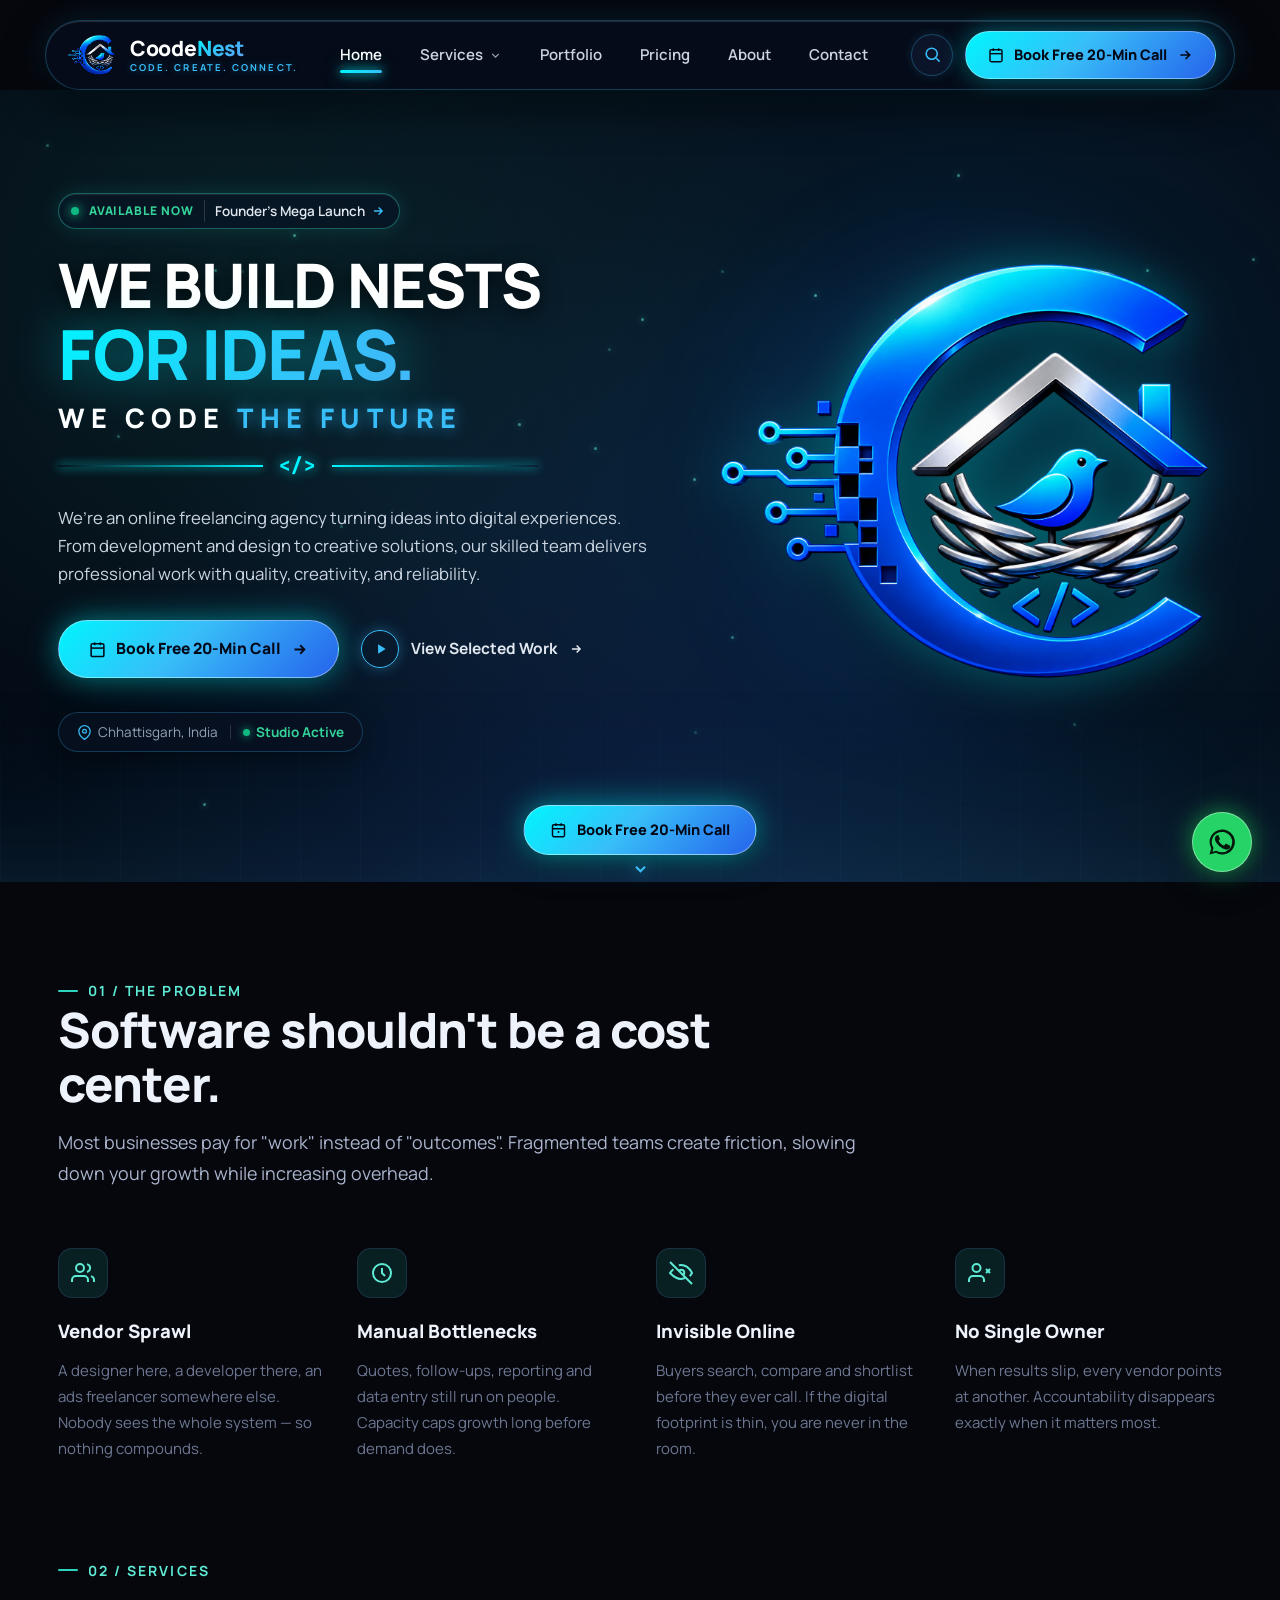
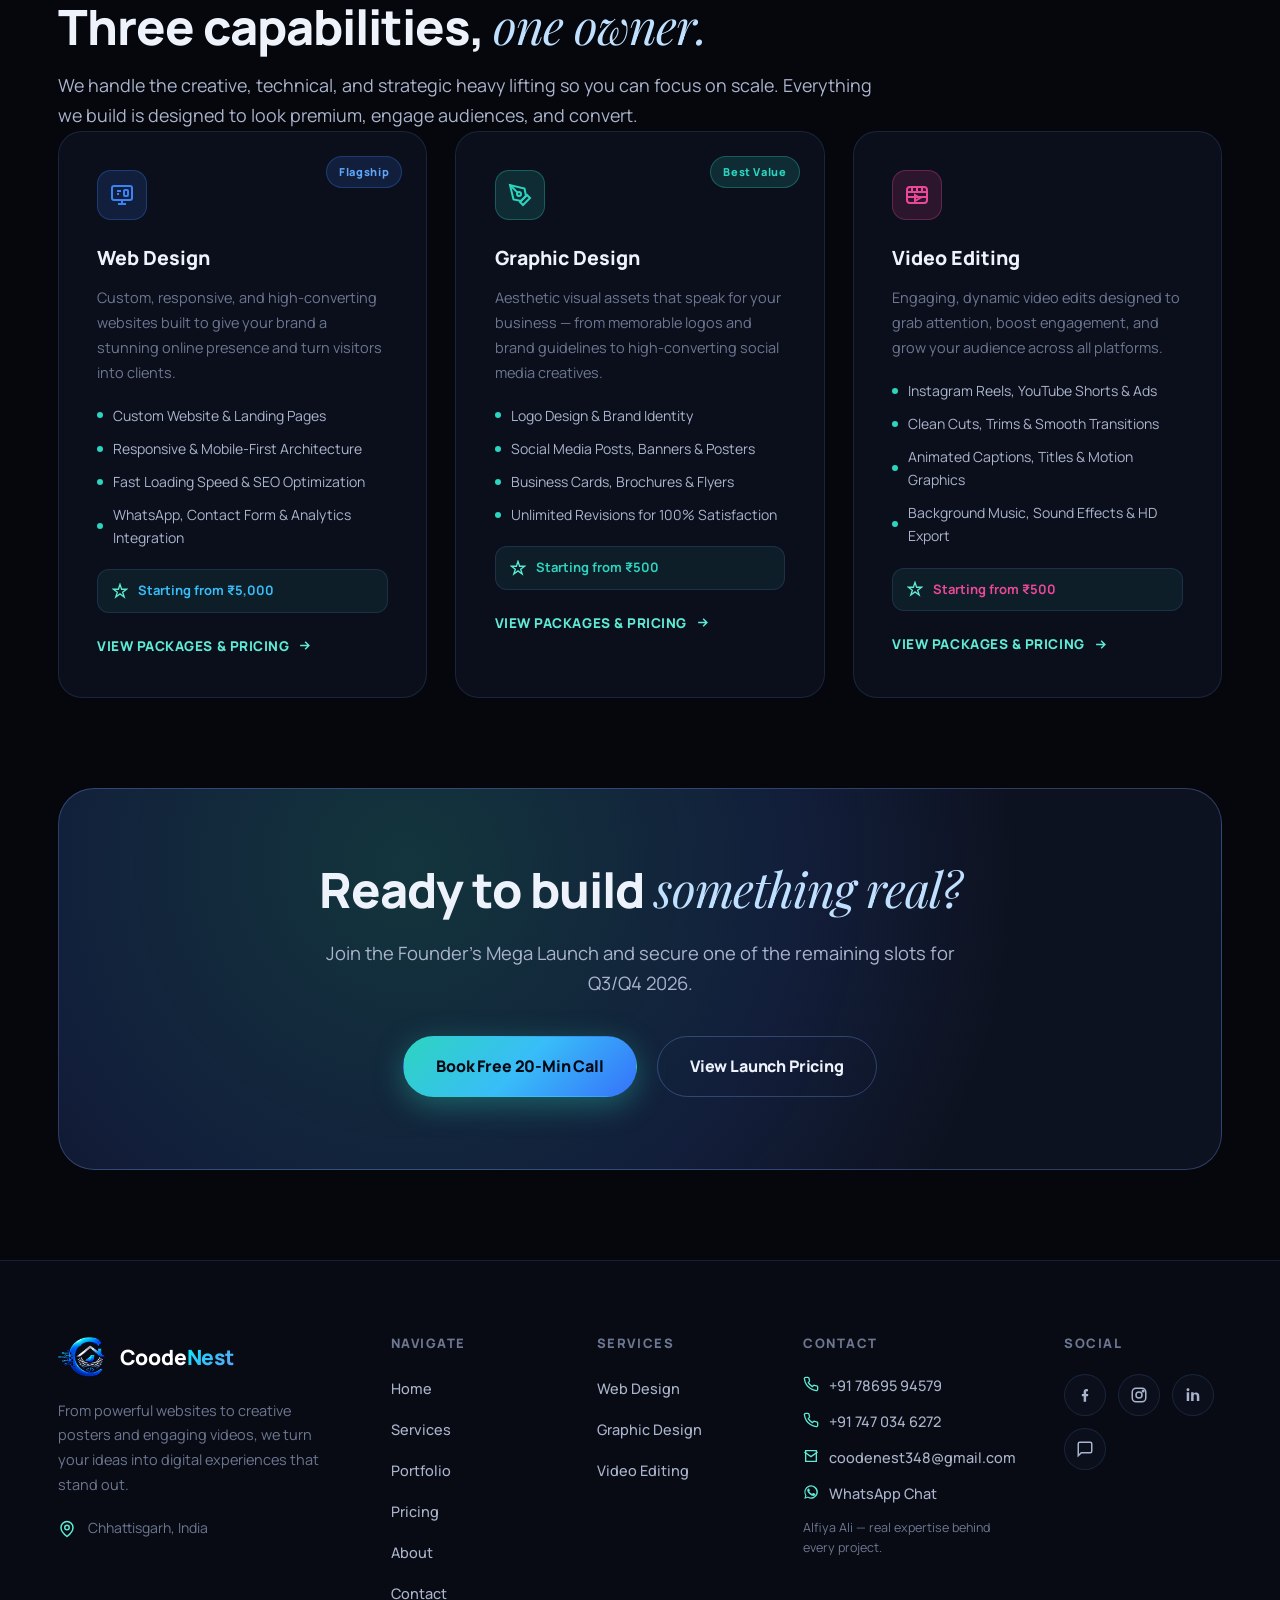
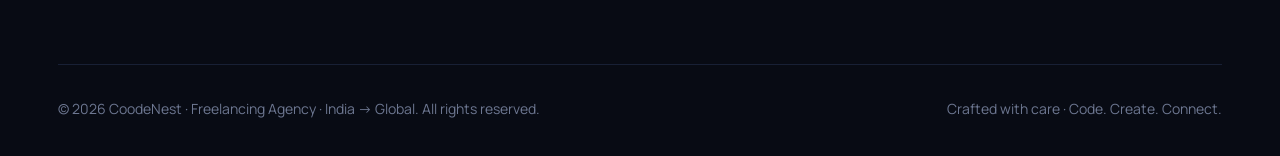
==== index.html @ 44c56052 "feat: complete modern agency website with 3 core services and responsive design" ====
<!DOCTYPE html>
<html lang="en">
<head>
<meta charset="UTF-8">
<meta name="viewport" content="width=device-width, initial-scale=1.0">
<title>CoodeNest — We build systems that compound.</title>
<meta name="description" content="We’re an online freelancing agency turning ideas into digital experiences. From development and design to creative solutions, our skilled team delivers professional work with quality, creativity, and reliability.">
<link rel="icon" href="data:image/svg+xml,<svg xmlns=%22http://www.w3.org/2000/svg%22 viewBox=%220 0 120 120%22><circle cx=%2260%22 cy=%2260%22 r=%2254%22 fill=%22%23070b16%22 stroke=%22%233672fa%22 stroke-width=%224%22/><path d=%22M36 62 L60 42 L84 62%22 stroke=%22%23d7e3f7%22 stroke-width=%228%22 fill=%22none%22 stroke-linecap=%22round%22 stroke-linejoin=%22round%22/></svg>">
<link rel="stylesheet" href="css/style.css?v=18.0">
<link rel="stylesheet" href="css/pages.css?v=18.0">
</head>
<body>

<header class="site-header">
  <div class="nav-row">
    <a href="index.html" class="brand">
      <img src="images/navbarcircular-logo.png" alt="CoodeNest Logo" class="brand-logo-img">
      <span class="brand-text">
        <span class="name">Coode<b>Nest</b></span>
        <span class="tagline">CODE. CREATE. CONNECT.</span>
      </span>
    </a>

    <nav class="main-nav">
      <ul>
        <li><a href="index.html" class="nav-link active">Home</a></li>

        <li class="has-mega">
          <a href="services.html" class="nav-link">Services
            <svg viewBox="0 0 24 24" fill="none" stroke="currentColor" stroke-width="2.4"><path d="M6 9l6 6 6-6"/></svg>
          </a>
          <div class="mega-panel">
            <div class="mega-grid">
              <a class="mega-item" href="services.html#web-design">
                <span class="ic"><svg viewBox="0 0 24 24" fill="none" stroke="currentColor" stroke-width="2"><rect x="2" y="3" width="20" height="14" rx="2"/><line x1="8" y1="21" x2="16" y2="21"/><line x1="12" y1="17" x2="12" y2="21"/><path d="M7 8h4M7 11h2"/><rect x="14" y="7" width="4" height="6" rx="1"/></svg></span>
                <span class="txt"><strong>Web Design</strong><span>Fast, modern, responsive websites</span></span>
              </a>
              <a class="mega-item" href="services.html#graphic-design">
                <span class="ic"><svg viewBox="0 0 24 24" fill="none" stroke="currentColor" stroke-width="2"><path d="M12 19l7-7 3 3-7 7-3-3z"/><path d="M18 13l-1.5-7.5L2 2l3.5 14.5L13 18l5-5z"/><path d="M2 2l7.586 7.586"/><circle cx="11" cy="11" r="2"/></svg></span>
                <span class="txt"><strong>Graphic Design</strong><span>Logos, banners, posters &amp; branding</span></span>
              </a>
              <a class="mega-item" href="services.html#video-editing">
                <span class="ic"><svg viewBox="0 0 24 24" fill="none" stroke="currentColor" stroke-width="2"><rect x="2" y="4" width="20" height="16" rx="3"/><path d="M2 9h20M2 14h20M7 4v5M12 4v5M17 4v5M10 12l5 3-5 3v-6z"/></svg></span>
                <span class="txt"><strong>Video Editing</strong><span>Reels, YouTube edits &amp; animations</span></span>
              </a>
            </div>
          </div>
        </li>

        <li><a href="portfolio.html" class="nav-link">Portfolio</a></li>
        <li><a href="pricing.html" class="nav-link">Pricing</a></li>

        <li><a href="about.html" class="nav-link">About</a></li>
        <li><a href="contact.html" class="nav-link">Contact</a></li>
      </ul>
    </nav>

    <div class="nav-actions">
      <button class="icon-btn" data-search-trigger aria-label="Search">
        <svg viewBox="0 0 24 24" fill="none" stroke="currentColor" stroke-width="2"><circle cx="11" cy="11" r="7"/><path d="M21 21l-4.3-4.3"/></svg>
      </button>
      <a href="contact.html#book" class="nav-cta-btn desktop-only" data-book-trigger>
        <svg viewBox="0 0 24 24" fill="none" stroke="currentColor" stroke-width="2.2"><rect x="3" y="4" width="18" height="18" rx="2" ry="2"/><line x1="16" y1="2" x2="16" y2="6"/><line x1="8" y1="2" x2="8" y2="6"/><line x1="3" y1="10" x2="21" y2="10"/></svg>
        <span>Book Free 20-Min Call</span>
        <svg viewBox="0 0 24 24" fill="none" stroke="currentColor" stroke-width="2.5"><path d="M5 12h14M13 6l6 6-6 6"/></svg>
      </a>
      <button class="hamburger" aria-label="Open menu">
        <svg viewBox="0 0 24 24" fill="none" stroke="currentColor" stroke-width="2.2"><path d="M4 7h16M4 12h16M4 17h16"/></svg>
      </button>
    </div>
  </div>
</header>

<!-- Mobile drawer -->
<div class="mobile-drawer">
  <div class="mobile-drawer-panel">
    <div class="flex" style="justify-content:space-between;align-items:center;">
      <span class="brand-text"><span class="name">Coode<b>Nest</b></span></span>
      <button class="close-drawer icon-btn" aria-label="Close menu">
        <svg viewBox="0 0 24 24" fill="none" stroke="currentColor" stroke-width="2.2"><path d="M6 6l12 12M18 6L6 18"/></svg>
      </button>
    </div>
    <ul>
      <li><a href="index.html" class="top-link">Home</a></li>
      <li><a href="services.html" class="top-link">Services</a></li>
      <li><a href="portfolio.html" class="top-link">Portfolio</a></li>
      <li><a href="pricing.html" class="top-link">Pricing</a></li>
      <li><a href="about.html" class="top-link">About</a></li>
      <li><a href="contact.html" class="top-link">Contact</a></li>
    </ul>
    <a href="contact.html#book" class="btn btn-primary btn-block mt-24" data-book-trigger>Book Free 20-Min Call</a>
  </div>
</div>

<!-- Search overlay -->
<div class="search-overlay">
  <div class="search-box">
    <div class="search-input-row">
      <svg viewBox="0 0 24 24" fill="none" stroke="currentColor" stroke-width="2"><circle cx="11" cy="11" r="7"/><path d="M21 21l-4.3-4.3"/></svg>
      <input type="text" placeholder="Search services, pages, pricing…" autocomplete="off">
      <span class="search-esc">Esc</span>
    </div>
    <div class="search-results"></div>
    <div class="search-empty">No results found. Try “pricing” or “services”.</div>
  </div>
</div>


<main>

<section class="home-hero">
  <div class="bg-field"></div>
  <div class="container home-hero-grid">
    <div>
      <div class="hero-launch-badge">
        <span class="badge-live-dot"></span>
        <span class="badge-status">AVAILABLE NOW</span>
        <a href="pricing.html" class="badge-link">
          Founder's Mega Launch
          <svg viewBox="0 0 24 24" fill="none" stroke="currentColor" stroke-width="2.5"><path d="M5 12h14M13 6l6 6-6 6"/></svg>
        </a>
      </div>
      
      <h1 class="hero-title">
        <span class="hero-title-line1">WE BUILD NESTS</span>
        <span class="hero-title-line2">FOR IDEAS.</span>
        <span class="hero-title-line3">WE CODE <span class="cyan-highlight">THE FUTURE</span></span>
      </h1>

      <div class="hero-code-divider">
        <span class="laser-line left"></span>
        <span class="code-tag">&lt;/&gt;</span>
        <span class="laser-line right"></span>
      </div>

      <p class="hero-lead">We’re an online freelancing agency turning ideas into digital experiences. From development and design to creative solutions, our skilled team delivers professional work with quality, creativity, and reliability.</p>
      
      <div class="hero-cta-group">
        <a href="contact.html#book" class="btn-hero-primary" data-book-trigger>
          <svg viewBox="0 0 24 24" fill="none" stroke="currentColor" stroke-width="2.2"><rect x="3" y="4" width="18" height="18" rx="2" ry="2"/><line x1="16" y1="2" x2="16" y2="6"/><line x1="8" y1="2" x2="8" y2="6"/><line x1="3" y1="10" x2="21" y2="10"/></svg>
          <span>Book Free 20-Min Call</span>
          <svg viewBox="0 0 24 24" fill="none" stroke="currentColor" stroke-width="2.5"><path d="M5 12h14M13 6l6 6-6 6"/></svg>
        </a>
        <a href="portfolio.html" class="btn-play-action">
          <span class="play-circle">
            <svg viewBox="0 0 24 24" fill="currentColor"><polygon points="7 4 20 12 7 20 7 4"/></svg>
          </span>
          <span>View Selected Work</span>
          <svg class="arrow-mini" viewBox="0 0 24 24" fill="none" stroke="currentColor" stroke-width="2.5"><path d="M5 12h14M13 6l6 6-6 6"/></svg>
        </a>
      </div>

      <div class="hero-status-pill">
        <span class="status-location">
          <svg viewBox="0 0 24 24" fill="none" stroke="currentColor" stroke-width="2"><path d="M21 10c0 7-9 13-9 13s-9-6-9-13a9 9 0 0 1 18 0z"/><circle cx="12" cy="10" r="3"/></svg>
          Chhattisgarh, India
        </span>
        <span class="status-divider"></span>
        <span class="status-active">
          <span class="active-dot"></span>
          Studio Active
        </span>
      </div>
    </div>

    <div class="hero-visual">
      <div class="hero-brand-wrap">
        <div class="hero-ambient-glow"></div>
        <img src="images/navbarcircular-logo.png" alt="CoodeNest 3D Logo Emblem" width="540" height="540" class="hero-emblem-large">
      </div>
    </div>
  </div>
</section>

<section class="section-pad">
  <div class="container">
    <div class="eyebrow">01 / The Problem</div>
    <h2 class="h2" style="max-width:760px;">Software shouldn't be a cost center.</h2>
    <p class="lead mt-16">Most businesses pay for "work" instead of "outcomes". Fragmented teams create friction, slowing down your growth while increasing overhead.</p>

    <div class="problem-grid">
      <div class="problem-item">
        <div class="ic"><svg viewBox="0 0 24 24" fill="none" stroke="currentColor" stroke-width="2"><path d="M17 21v-2a4 4 0 00-4-4H5a4 4 0 00-4 4v2"/><circle cx="9" cy="7" r="4"/><path d="M23 21v-2a4 4 0 00-3-3.9M16 3.1a4 4 0 010 7.8"/></svg></div>
        <h4>Vendor Sprawl</h4>
        <p>A designer here, a developer there, an ads freelancer somewhere else. Nobody sees the whole system — so nothing compounds.</p>
      </div>
      <div class="problem-item">
        <div class="ic"><svg viewBox="0 0 24 24" fill="none" stroke="currentColor" stroke-width="2"><circle cx="12" cy="12" r="9"/><path d="M12 7v5l3 3"/></svg></div>
        <h4>Manual Bottlenecks</h4>
        <p>Quotes, follow-ups, reporting and data entry still run on people. Capacity caps growth long before demand does.</p>
      </div>
      <div class="problem-item">
        <div class="ic"><svg viewBox="0 0 24 24" fill="none" stroke="currentColor" stroke-width="2"><path d="M1 1l22 22"/><path d="M16.7 16.7A9.9 9.9 0 0112 18c-5 0-9-4-11-6a17.6 17.6 0 013.4-3.7M9.9 4.2A10.4 10.4 0 0112 4c5 0 9 4 11 8a18 18 0 01-2.2 3.2"/><path d="M14.1 14.1a3 3 0 10-4.2-4.2"/></svg></div>
        <h4>Invisible Online</h4>
        <p>Buyers search, compare and shortlist before they ever call. If the digital footprint is thin, you are never in the room.</p>
      </div>
      <div class="problem-item">
        <div class="ic"><svg viewBox="0 0 24 24" fill="none" stroke="currentColor" stroke-width="2"><path d="M16 21v-2a4 4 0 00-4-4H5a4 4 0 00-4 4v2"/><circle cx="8.5" cy="7" r="4"/><path d="M18 8l4 4m0-4l-4 4"/></svg></div>
        <h4>No Single Owner</h4>
        <p>When results slip, every vendor points at another. Accountability disappears exactly when it matters most.</p>
      </div>
    </div>
  </div>
</section>

<section class="section-pad" style="padding-top:0;">
  <div class="container">
    <div class="eyebrow">02 / Services</div>
    <h2 class="h2 mt-16" style="max-width:760px;">Three capabilities, <span class="accent-italic">one owner.</span></h2>
    <p class="lead mt-16 mb-40">We handle the creative, technical, and strategic heavy lifting so you can focus on scale. Everything we build is designed to look premium, engage audiences, and convert.</p>
    
    <div class="grid-3">

      <!-- 1. Web Design -->
      <div class="card cap-card" id="web-design">
        <span class="flag" style="background:rgba(59,130,246,0.15); color:#60a5fa; border:1px solid rgba(59,130,246,0.3);">Flagship</span>
        <div class="ic" style="background:rgba(59,130,246,0.15); color:#3b82f6; border:1px solid rgba(59,130,246,0.3);">
          <svg viewBox="0 0 24 24" fill="none" stroke="currentColor" stroke-width="2">
            <rect x="2" y="3" width="20" height="14" rx="2"/>
            <line x1="8" y1="21" x2="16" y2="21"/>
            <line x1="12" y1="17" x2="12" y2="21"/>
            <path d="M7 8h4M7 11h2"/>
            <rect x="14" y="7" width="4" height="6" rx="1"/>
          </svg>
        </div>
        <h4>Web Design</h4>
        <p>Custom, responsive, and high-converting websites built to give your brand a stunning online presence and turn visitors into clients.</p>
        <ul>
          <li>Custom Website &amp; Landing Pages</li>
          <li>Responsive &amp; Mobile-First Architecture</li>
          <li>Fast Loading Speed &amp; SEO Optimization</li>
          <li>WhatsApp, Contact Form &amp; Analytics Integration</li>
        </ul>
        <div class="badge-line" style="margin-top:16px; color:#38bdf8; font-weight:700;">
          <svg viewBox="0 0 24 24" fill="none" stroke="currentColor" stroke-width="2"><path d="M12 2l2.4 7.4H22l-6 4.4 2.3 7.2-6.3-4.6-6.3 4.6 2.3-7.2-6-4.4h7.6z"/></svg>
          Starting from ₹5,000
        </div>
        <a href="pricing.html#packages" class="learn-more">View Packages &amp; Pricing
          <svg viewBox="0 0 24 24" fill="none" stroke="currentColor" stroke-width="2.4"><path d="M5 12h14M13 6l6 6-6 6"/></svg>
        </a>
      </div>

      <!-- 2. Graphic Design -->
      <div class="card cap-card" id="graphic-design">
        <span class="flag" style="background:rgba(45,212,191,0.15); color:#2dd4bf; border:1px solid rgba(45,212,191,0.3);">Best Value</span>
        <div class="ic" style="background:rgba(45,212,191,0.15); color:#2dd4bf; border:1px solid rgba(45,212,191,0.3);">
          <svg viewBox="0 0 24 24" fill="none" stroke="currentColor" stroke-width="2">
            <path d="M12 19l7-7 3 3-7 7-3-3z"/>
            <path d="M18 13l-1.5-7.5L2 2l3.5 14.5L13 18l5-5z"/>
            <path d="M2 2l7.586 7.586"/>
            <circle cx="11" cy="11" r="2"/>
          </svg>
        </div>
        <h4>Graphic Design</h4>
        <p>Aesthetic visual assets that speak for your business — from memorable logos and brand guidelines to high-converting social media creatives.</p>
        <ul>
          <li>Logo Design &amp; Brand Identity</li>
          <li>Social Media Posts, Banners &amp; Posters</li>
          <li>Business Cards, Brochures &amp; Flyers</li>
          <li>Unlimited Revisions for 100% Satisfaction</li>
        </ul>
        <div class="badge-line" style="margin-top:16px; color:#2dd4bf; font-weight:700;">
          <svg viewBox="0 0 24 24" fill="none" stroke="currentColor" stroke-width="2"><path d="M12 2l2.4 7.4H22l-6 4.4 2.3 7.2-6.3-4.6-6.3 4.6 2.3-7.2-6-4.4h7.6z"/></svg>
          Starting from ₹500
        </div>
        <a href="pricing.html#packages" class="learn-more">View Packages &amp; Pricing
          <svg viewBox="0 0 24 24" fill="none" stroke="currentColor" stroke-width="2.4"><path d="M5 12h14M13 6l6 6-6 6"/></svg>
        </a>
      </div>

      <!-- 3. Video Editing -->
      <div class="card cap-card" id="video-editing">
        <div class="ic" style="background:rgba(236,72,153,0.15); color:#ec4899; border:1px solid rgba(236,72,153,0.3);">
          <svg viewBox="0 0 24 24" fill="none" stroke="currentColor" stroke-width="2">
            <rect x="2" y="4" width="20" height="16" rx="3"/>
            <path d="M2 9h20M2 14h20M7 4v5M12 4v5M17 4v5M10 12l5 3-5 3v-6z"/>
          </svg>
        </div>
        <h4>Video Editing</h4>
        <p>Engaging, dynamic video edits designed to grab attention, boost engagement, and grow your audience across all platforms.</p>
        <ul>
          <li>Instagram Reels, YouTube Shorts &amp; Ads</li>
          <li>Clean Cuts, Trims &amp; Smooth Transitions</li>
          <li>Animated Captions, Titles &amp; Motion Graphics</li>
          <li>Background Music, Sound Effects &amp; HD Export</li>
        </ul>
        <div class="badge-line" style="margin-top:16px; color:#ec4899; font-weight:700;">
          <svg viewBox="0 0 24 24" fill="none" stroke="currentColor" stroke-width="2"><path d="M12 2l2.4 7.4H22l-6 4.4 2.3 7.2-6.3-4.6-6.3 4.6 2.3-7.2-6-4.4h7.6z"/></svg>
          Starting from ₹500
        </div>
        <a href="pricing.html#packages" class="learn-more">View Packages &amp; Pricing
          <svg viewBox="0 0 24 24" fill="none" stroke="currentColor" stroke-width="2.4"><path d="M5 12h14M13 6l6 6-6 6"/></svg>
        </a>
      </div>

    </div>
  </div>
</section>

<section class="section-pad" style="padding-top:0;">
  <div class="container">
    <div class="cta-band">
      <h2 class="h2">Ready to build <span class="accent-italic">something real?</span></h2>
      <p>Join the Founder's Mega Launch and secure one of the remaining slots for Q3/Q4 2026.</p>
      <div class="actions">
        <a href="contact.html#book" class="btn btn-primary" data-book-trigger>Book Free 20-Min Call</a>
        <a href="pricing.html" class="btn btn-secondary">View Launch Pricing</a>
      </div>
    </div>
  </div>
</section>

</main>


<footer class="site-footer">
  <div class="container">
    <div class="footer-grid">
      <div class="footer-brand">
        <a href="index.html" class="brand">
          <img src="images/navbarcircular-logo.png" alt="CoodeNest Logo" class="brand-logo-img">
          <span class="brand-text"><span class="name">Coode<b>Nest</b></span></span>
        </a>
        <p>From powerful websites to creative posters and engaging videos, we turn your ideas into digital experiences that stand out.</p>
        <div class="addr">
          <svg viewBox="0 0 24 24" fill="none" stroke="currentColor" stroke-width="2"><path d="M20 10c0 6-8 12-8 12s-8-6-8-12a8 8 0 0116 0z"/><circle cx="12" cy="10" r="3"/></svg>
          <span>Chhattisgarh, India</span>
        </div>
      </div>

      <div class="footer-col">
        <h4>Navigate</h4>
        <ul>
          <li><a href="index.html">Home</a></li>
          <li><a href="services.html">Services</a></li>
          <li><a href="portfolio.html">Portfolio</a></li>
          <li><a href="pricing.html">Pricing</a></li>
          <li><a href="about.html">About</a></li>
          <li><a href="contact.html">Contact</a></li>
        </ul>
      </div>

      <div class="footer-col">
        <h4>Services</h4>
        <ul>
          <li><a href="services.html#web-design">Web Design</a></li>
          <li><a href="services.html#graphic-design">Graphic Design</a></li>
          <li><a href="services.html#video-editing">Video Editing</a></li>
        </ul>
      </div>

      <div class="footer-col">
        <h4>Contact</h4>
        <div class="contact-line">
          <svg viewBox="0 0 24 24" fill="none" stroke="currentColor" stroke-width="2"><path d="M22 16.9v3a2 2 0 01-2.2 2 19.8 19.8 0 01-8.6-3.1 19.5 19.5 0 01-6-6 19.8 19.8 0 01-3.1-8.7A2 2 0 014.1 2h3a2 2 0 012 1.7c.1.9.3 1.8.6 2.7a2 2 0 01-.4 2.1L8 9.9a16 16 0 006 6l1.4-1.4a2 2 0 012.1-.4c.9.3 1.8.5 2.7.6a2 2 0 011.8 2.2z"/></svg>
          <a href="tel:+917869594579">+91 78695 94579</a>
        </div>
        <div class="contact-line">
          <svg viewBox="0 0 24 24" fill="none" stroke="currentColor" stroke-width="2"><path d="M22 16.9v3a2 2 0 01-2.2 2 19.8 19.8 0 01-8.6-3.1 19.5 19.5 0 01-6-6 19.8 19.8 0 01-3.1-8.7A2 2 0 014.1 2h3a2 2 0 012 1.7c.1.9.3 1.8.6 2.7a2 2 0 01-.4 2.1L8 9.9a16 16 0 006 6l1.4-1.4a2 2 0 012.1-.4c.9.3 1.8.5 2.7.6a2 2 0 011.8 2.2z"/></svg>
          <a href="tel:+917470346272">+91 747 034 6272</a>
        </div>
        <div class="contact-line">
          <svg viewBox="0 0 24 24" fill="none" stroke="currentColor" stroke-width="2"><path d="M4 4h16v16H4z"/><path d="M22 6l-10 7L2 6"/></svg>
          <a href="mailto:coodenest348@gmail.com">coodenest348@gmail.com</a>
        </div>
        <div class="contact-line">
          <svg viewBox="0 0 24 24" fill="currentColor"><path d="M17.5 14.4c-.3-.1-1.7-.9-2-1s-.5-.1-.7.1-.8 1-.9 1.1-.3.2-.6.1a7.6 7.6 0 01-2.2-1.4 8.4 8.4 0 01-1.6-2c-.2-.3 0-.5.1-.6l.4-.5.3-.4a.5.5 0 000-.5c-.1-.1-.7-1.6-.9-2.2s-.5-.5-.7-.5h-.6a1.1 1.1 0 00-.8.4 3.4 3.4 0 00-1 2.5 5.9 5.9 0 001.3 3.2 13.4 13.4 0 005.1 4.5c.7.3 1.3.5 1.7.6a4.1 4.1 0 001.9.1 3.1 3.1 0 002-1.4 2.5 2.5 0 00.2-1.4c-.1-.1-.3-.2-.6-.3z"/><path d="M12 2a10 10 0 00-8.6 15L2 22l5.2-1.4A10 10 0 1012 2zm0 18.2a8.2 8.2 0 01-4.2-1.1l-.3-.2-3.1.8.8-3-.2-.3A8.2 8.2 0 1120.2 12 8.2 8.2 0 0112 20.2z"/></svg>
          <a href="https://wa.me/917869594579?text=Hi%20CoodeNest%2C%20I%20am%20interested%20in%20your%20services.%20Please%20share%20more%20details." target="_blank" rel="noopener noreferrer" data-wa-text="Hi CoodeNest, I am interested in your services. Please share more details.">WhatsApp Chat</a>
        </div>
        <p class="contact-note">Alfiya Ali — real expertise behind every project.</p>
      </div>

      <div class="footer-col">
        <h4>Social</h4>
        <div class="social-row">
          <a href="#" aria-label="Facebook"><svg viewBox="0 0 24 24" fill="currentColor"><path d="M13.5 21v-7.5H16l.4-3H13.5V8.4c0-.9.2-1.5 1.5-1.5H16V4.2A20 20 0 0013.9 4c-2.2 0-3.7 1.3-3.7 3.9v2.6H7.8v3h2.4V21z"/></svg></a>
          <a href="#" aria-label="Instagram"><svg viewBox="0 0 24 24" fill="none" stroke="currentColor" stroke-width="2"><rect x="3" y="3" width="18" height="18" rx="5"/><circle cx="12" cy="12" r="4"/><circle cx="17.5" cy="6.5" r="1"/></svg></a>
          <a href="#" aria-label="LinkedIn"><svg viewBox="0 0 24 24" fill="currentColor"><path d="M6.9 8.4H3.6V20h3.3zM5.3 3a1.9 1.9 0 100 3.9A1.9 1.9 0 005.3 3zM20.4 20v-6.4c0-3.4-1.8-5-4.3-5a3.7 3.7 0 00-3.3 1.8V8.4H9.5S9.6 9.6 9.5 20h3.3v-6.5c0-.3 0-.7.1-.9.3-.7 1-1.5 2.1-1.5 1.5 0 2.1 1.1 2.1 2.8V20z"/></svg></a>
          <a href="https://wa.me/917869594579?text=Hi%20CoodeNest%2C%20I%20am%20interested%20in%20your%20services.%20Please%20share%20more%20details." target="_blank" rel="noopener noreferrer" data-wa-text="Hi CoodeNest, I am interested in your services. Please share more details." aria-label="Chat"><svg viewBox="0 0 24 24" fill="none" stroke="currentColor" stroke-width="2"><path d="M21 15a2 2 0 01-2 2H7l-4 4V5a2 2 0 012-2h14a2 2 0 012 2z"/></svg></a>
        </div>
      </div>
    </div>

    <div class="footer-bottom">
      <span>© 2026 CoodeNest · Freelancing Agency · India → Global. All rights reserved.</span>
      <span>Crafted with care · Code. Create. Connect.</span>
    </div>
  </div>
</footer>

<div class="floating-book">
  <a href="contact.html#book" class="btn-floating-pill" data-book-trigger>
    <svg viewBox="0 0 24 24" fill="none" stroke="currentColor" stroke-width="2.2"><rect x="3" y="4" width="18" height="18" rx="2"/><path d="M16 2v4M8 2v4M3 10h18"/><circle cx="12" cy="15" r="1.4" fill="currentColor" stroke="none"/></svg>
    <span>Book Free 20-Min Call</span>
  </a>
  <svg class="scroll-down-chevron" viewBox="0 0 24 24" fill="none" stroke="currentColor" stroke-width="2.8"><path d="M6 9l6 6 6-6"/></svg>
</div>

<div class="floating-chat-cluster">
  <a href="https://wa.me/917869594579?text=Hi%20CoodeNest%2C%20I%20am%20interested%20in%20your%20services.%20Please%20share%20more%20details." target="_blank" rel="noopener noreferrer" class="fab whatsapp-fab" data-wa-text="Hi CoodeNest, I am interested in your services. Please share more details." aria-label="WhatsApp">
    <svg viewBox="0 0 24 24" fill="currentColor"><path d="M17.5 14.4c-.3-.1-1.7-.9-2-1s-.5-.1-.7.1-.8 1-.9 1.1-.3.2-.6.1a7.6 7.6 0 01-2.2-1.4 8.4 8.4 0 01-1.6-2c-.2-.3 0-.5.1-.6l.4-.5.3-.4a.5.5 0 000-.5c-.1-.1-.7-1.6-.9-2.2s-.5-.5-.7-.5h-.6a1.1 1.1 0 00-.8.4 3.4 3.4 0 00-1 2.5 5.9 5.9 0 001.3 3.2 13.4 13.4 0 005.1 4.5c.7.3 1.3.5 1.7.6a4.1 4.1 0 001.9.1 3.1 3.1 0 002-1.4 2.5 2.5 0 00.2-1.4c-.1-.1-.3-.2-.6-.3z"/><path d="M12 2a10 10 0 00-8.6 15L2 22l5.2-1.4A10 10 0 1012 2zm0 18.2a8.2 8.2 0 01-4.2-1.1l-.3-.2-3.1.8.8-3-.2-.3A8.2 8.2 0 1120.2 12 8.2 8.2 0 0112 20.2z"/></svg>
  </a>
</div>


<div class="modal-overlay" id="bookingModal">
  <div class="modal-box">
    <div id="bookingFormWrap">
      <div class="modal-head">
        <div>
          <h3>Book Your Free 20-Min Call</h3>
          <p class="modal-sub">No sales pitch — just a focused conversation to map your next move.</p>
        </div>
        <button class="modal-close" data-book-close aria-label="Close">
          <svg viewBox="0 0 24 24" fill="none" stroke="currentColor" stroke-width="2.2"><path d="M6 6l12 12M18 6L6 18"/></svg>
        </button>
      </div>

      <a href="#" class="btn btn-secondary btn-block" data-wa-text="Hi CoodeNest, I'd like to book a free 20-min call. Here are my details:">
        <svg viewBox="0 0 24 24" fill="currentColor"><path d="M17.5 14.4c-.3-.1-1.7-.9-2-1s-.5-.1-.7.1-.8 1-.9 1.1-.3.2-.6.1a7.6 7.6 0 01-2.2-1.4 8.4 8.4 0 01-1.6-2c-.2-.3 0-.5.1-.6l.4-.5.3-.4a.5.5 0 000-.5c-.1-.1-.7-1.6-.9-2.2s-.5-.5-.7-.5h-.6a1.1 1.1 0 00-.8.4 3.4 3.4 0 00-1 2.5 5.9 5.9 0 001.3 3.2 13.4 13.4 0 005.1 4.5c.7.3 1.3.5 1.7.6a4.1 4.1 0 001.9.1 3.1 3.1 0 002-1.4 2.5 2.5 0 00.2-1.4c-.1-.1-.3-.2-.6-.3z"/><path d="M12 2a10 10 0 00-8.6 15L2 22l5.2-1.4A10 10 0 1012 2zm0 18.2a8.2 8.2 0 01-4.2-1.1l-.3-.2-3.1.8.8-3-.2-.3A8.2 8.2 0 1120.2 12 8.2 8.2 0 0112 20.2z"/></svg>
        Continue on WhatsApp instead
      </a>

      <div class="form-divider-or">or fill the form</div>

      <form id="bookingForm">
        <div class="form-row">
          <label for="bk-name">Full name</label>
          <input type="text" id="bk-name" name="name" placeholder="Your name" required>
        </div>
        <div class="form-two-col">
          <div class="form-row">
            <label for="bk-email">Email</label>
            <input type="email" id="bk-email" name="email" placeholder="you@company.com" required>
          </div>
          <div class="form-row">
            <label for="bk-phone">Phone / WhatsApp</label>
            <input type="tel" id="bk-phone" name="phone" placeholder="+91 00000 00000" required>
          </div>
        </div>
        <div class="form-two-col">
          <div class="form-row">
            <label for="bk-date">Preferred date</label>
            <input type="date" id="bk-date" name="date" required>
          </div>
          <div class="form-row">
            <label for="bk-time">Preferred time</label>
            <input type="time" id="bk-time" name="time" required>
          </div>
        </div>
        <div class="form-row">
          <label for="bk-msg">What's on your mind? (optional)</label>
          <textarea id="bk-msg" name="message" placeholder="A line or two about your business or project…"></textarea>
        </div>
        <button type="submit" class="btn btn-primary btn-block">
          Confirm Booking Request
          <svg viewBox="0 0 24 24" fill="none" stroke="currentColor" stroke-width="2.4"><path d="M5 12h14M13 6l6 6-6 6"/></svg>
        </button>
      </form>
    </div>

    <div class="form-success" id="bookingSuccess">
      <div class="check-circle">
        <svg viewBox="0 0 24 24" fill="none" stroke="currentColor" stroke-width="2.6"><path d="M20 6L9 17l-5-5"/></svg>
      </div>
      <h4>Request received.</h4>
      <p>We'll confirm your slot by email/WhatsApp shortly. Talk soon.</p>
      <button class="btn btn-secondary mt-24" data-book-close>Close</button>
    </div>
  </div>
</div>


<script src="js/main.js"></script>
</body>
</html>
---- css/style.css ----
/* ============================================================
   CoodeNest — Design System
   Code. Create. Connect.
   ============================================================ */

@import url('https://fonts.googleapis.com/css2?family=Manrope:wght@400;500;600;700;800&family=Playfair+Display:ital@1&family=JetBrains+Mono:wght@400;500&display=swap');

:root{
  /* ---- Color tokens ---- */
  --bg:            #05070d;
  --bg-soft:       #080b14;
  --bg-elevated:   #0d1220;
  --bg-card:       #0b0f1c;
  --border:        rgba(122,162,255,0.14);
  --border-strong: rgba(122,162,255,0.30);

  --text:          #eef2fb;
  --text-dim:      #aab4cc;
  --text-mute:     #6d7791;

  --blue-100:      #dbe8ff;
  --blue-300:      #8fb8ff;
  --blue-400:      #5b95ff;
  --blue-500:      #3672fa;
  --blue-600:      #2457dd;
  --blue-700:      #173da3;

  --teal-300:      #5eead4;
  --teal-400:      #2dd4bf;
  --teal-500:      #14b8a6;
  --cyan-400:      #38bdf8;
  --cyan-500:      #0ea5e9;

  --accent:        var(--teal-400);
  --accent-light:  var(--teal-300);
  --accent-dim:    var(--blue-700);
  --accent-ice:    #bfe0ff;

  --gradient-brand: linear-gradient(135deg, #2dd4bf 0%, #38bdf8 50%, #3672fa 100%);
  --gradient-text:  linear-gradient(135deg, #2dd4bf 0%, #38bdf8 55%, #60a5fa 100%);
  --gradient-blue:  linear-gradient(135deg, #7fb4ff 0%, #3672fa 55%, #1a48c9 100%);
  --gradient-glow:  radial-gradient(circle, rgba(45,212,191,0.25) 0%, rgba(54,114,250,0.12) 40%, rgba(5,7,13,0) 70%);

  /* ---- Type ---- */
  --font-display: 'Manrope', system-ui, -apple-system, BlinkMacSystemFont, 'Segoe UI', Roboto, sans-serif;
  --font-accent:  'Playfair Display', Georgia, serif;
  --font-mono:    'JetBrains Mono', ui-monospace, monospace;

  /* ---- Spacing / radius ---- */
  --radius-sm: 10px;
  --radius-md: 16px;
  --radius-lg: 24px;
  --radius-pill: 999px;
  --container: 1520px;

  --shadow-glow: 0 0 70px rgba(45,212,191,0.15), 0 0 100px rgba(54,114,250,0.12);
}

*, *::before, *::after{ box-sizing: border-box; }
html{ scroll-behavior: smooth; }
body{
  margin:0;
  background: var(--bg);
  color: var(--text);
  font-family: var(--font-display);
  font-size: 17px;
  line-height: 1.65;
  -webkit-font-smoothing: antialiased;
  -moz-osx-font-smoothing: grayscale;
  overflow-x: hidden;
  width: 100%;
}
img{ max-width:100%; display:block; }
a{ color:inherit; text-decoration:none; }
button{ font-family:inherit; cursor:pointer; }
ul{ margin:0; padding:0; list-style:none; }
h1,h2,h3,h4,p{ margin:0; }

.container{
  width: 100%;
  max-width: var(--container);
  margin: 0 auto;
  padding: 0 clamp(24px, 4.5vw, 64px);
}

::selection{ background: var(--teal-400); color:#040a14; }

/* Focus visibility */
a:focus-visible, button:focus-visible, input:focus-visible, textarea:focus-visible, select:focus-visible{
  outline: 2px solid var(--accent-light);
  outline-offset: 3px;
  border-radius: 4px;
}

@media (prefers-reduced-motion: reduce){
  *{ animation-duration: 0.001ms !important; transition-duration: 0.001ms !important; }
  html{ scroll-behavior:auto; }
}

/* ============================================================
   Background texture — starfield dots & ambient glows
   ============================================================ */
.bg-field{
  position:absolute; inset:0;
  pointer-events:none;
  overflow:hidden;
  z-index:0;
}
.bg-field span{
  position:absolute;
  width:3px; height:3px;
  border-radius:50%;
  background: var(--accent-light);
  opacity:.55;
  box-shadow: 0 0 6px var(--accent-light);
  animation: twinkle 4s ease-in-out infinite;
}
@keyframes twinkle{
  0%,100%{ opacity:.15; }
  50%{ opacity:.75; }
}

/* ============================================================
   Typography helpers
   ============================================================ */
.eyebrow{
  display:inline-flex;
  align-items:center;
  gap:10px;
  font-size:14px;
  font-weight:700;
  letter-spacing:.15em;
  color: var(--teal-300);
  text-transform: uppercase;
}
.eyebrow::before{
  content:"";
  width:20px; height:2px;
  background: var(--teal-400);
  border-radius: 2px;
}

.accent-italic{
  font-family: var(--font-accent);
  font-style: italic;
  font-weight: 400;
  color: var(--accent-ice);
}

.h1{
  font-size: clamp(3.2rem, 5.8vw, 5.6rem);
  font-weight: 800;
  line-height: 1.05;
  letter-spacing: -0.03em;
}
.h2{
  font-size: clamp(2.3rem, 3.8vw, 3.6rem);
  font-weight: 800;
  line-height: 1.12;
  letter-spacing: -0.02em;
}
.h3{
  font-size: clamp(1.5rem, 2.2vw, 2.1rem);
  font-weight: 700;
  line-height: 1.25;
}
.lead{
  font-size: clamp(1.12rem, 1.4vw, 1.32rem);
  color: var(--text-dim);
  line-height: 1.68;
  max-width: 820px;
}
.muted{ color: var(--text-mute); }

/* ============================================================
   Buttons
   ============================================================ */
.btn{
  display:inline-flex;
  align-items:center;
  justify-content:center;
  gap:10px;
  padding: 16px 32px;
  border-radius: var(--radius-pill);
  font-weight: 800;
  font-size: 16px;
  letter-spacing: -0.01em;
  border: 1px solid transparent;
  transition: transform .18s ease, box-shadow .18s ease, background .18s ease, border-color .18s ease, opacity .18s ease;
  white-space:nowrap;
}
.btn svg{ width:17px; height:17px; flex-shrink:0; }
.btn-primary{
  background: var(--gradient-brand);
  color: #030914;
  box-shadow: 0 8px 30px rgba(45,212,191,0.35);
}
.btn-primary:hover{
  transform: translateY(-2px);
  box-shadow: 0 14px 40px rgba(45,212,191,0.55);
}
.btn-secondary{
  background: transparent;
  border-color: var(--border-strong);
  color: var(--text);
}
.btn-secondary:hover{
  border-color: var(--teal-400);
  background: rgba(45,212,191,0.08);
}
.btn-ghost-link{
  font-weight: 700;
  font-size: 16px;
  color: var(--text);
  display:inline-flex; align-items:center; gap:8px;
  border-bottom: 1px solid transparent;
  transition: color .2s ease, transform .2s ease;
}
.btn-ghost-link:hover{ color: var(--teal-300); transform: translateX(3px); }
.btn-sm{ padding: 11px 22px; font-size:14px; }
.btn-block{ width:100%; }

/* ============================================================
   Top Announcement Bar / Ticker
   ============================================================ */
.marquee-strip{
  background: rgba(6, 12, 26, 0.95);
  border-bottom: 1px solid rgba(56, 189, 248, 0.2);
  overflow:hidden;
  position:relative;
  height:44px;
  display:flex;
  align-items:center;
  backdrop-filter: blur(12px);
  z-index: 210;
}
.marquee-strip .live-tag{
  flex-shrink:0;
  display:flex; align-items:center; gap:8px;
  padding: 0 20px;
  font-size:12px; font-weight:800; letter-spacing:.12em;
  color:#ff4757;
  border-right:1px solid rgba(56, 189, 248, 0.2);
  height:100%;
  z-index:2;
  background: rgba(6, 12, 26, 0.98);
}
.marquee-strip .live-tag .dot{
  width:8px;height:8px;border-radius:50%;background:#ff4757;
  box-shadow: 0 0 10px #ff4757;
  animation: pulse-dot 1.4s ease-in-out infinite;
}
@keyframes pulse-dot{ 0%,100%{opacity:1; transform: scale(1);} 50%{opacity:.4; transform: scale(0.85);} }
.marquee-track{
  display:flex;
  align-items: center;
  white-space:nowrap;
  animation: marquee 32s linear infinite;
}
.marquee-track span{
  display:inline-flex;
  align-items:center;
  gap:10px;
  padding:0 24px;
  font-size:13.5px;
  color: #cbd5e1;
  font-weight:600;
  position: relative;
}
.marquee-track span::after{
  content:"|";
  color: rgba(56, 189, 248, 0.35);
  margin-left: 24px;
  font-weight: 300;
}
@keyframes marquee{
  0%{ transform: translateX(0); }
  100%{ transform: translateX(-50%); }
}
.marquee-cta{
  flex-shrink:0;
  background: linear-gradient(135deg, #00f5ff 0%, #38bdf8 50%, #2563eb 100%);
  color:#030914;
  font-size:12.5px;
  font-weight:800;
  padding: 7px 18px;
  border-radius: var(--radius-pill);
  margin-right:18px;
  z-index:2;
  box-shadow: 0 0 15px rgba(0, 245, 255, 0.35);
  transition: transform .18s ease, box-shadow .18s ease;
}
.marquee-cta:hover{ transform: scale(1.04); box-shadow: 0 0 25px rgba(0, 245, 255, 0.6); }

/* ============================================================
   Navbar — Floating Glass Capsule
   ============================================================ */
header.site-header{
  position: sticky;
  top: 0;
  z-index: 200;
  background: transparent;
  padding: 20px clamp(16px, 3.5vw, 48px) 0;
  pointer-events: none;
}
.marquee-strip{
  display: none !important;
}
.nav-row{
  display:flex;
  align-items:center;
  justify-content:space-between;
  padding: 10px 18px 10px 22px;
  max-width: var(--container);
  margin:0 auto;
  gap: 24px;
  width: 100%;
  background: rgba(7, 13, 28, 0.82);
  backdrop-filter: blur(24px) saturate(180%);
  -webkit-backdrop-filter: blur(24px) saturate(180%);
  border: 1px solid rgba(56, 189, 248, 0.28);
  border-radius: var(--radius-pill);
  box-shadow: 0 16px 40px rgba(0, 0, 0, 0.65), 0 0 30px rgba(14, 165, 233, 0.16), inset 0 1px 1px rgba(255, 255, 255, 0.14);
  pointer-events: auto;
  transition: border-color .3s ease, box-shadow .3s ease;
}
.nav-row:hover{
  border-color: rgba(56, 189, 248, 0.45);
  box-shadow: 0 20px 50px rgba(0, 0, 0, 0.75), 0 0 40px rgba(14, 165, 233, 0.25), inset 0 1px 1px rgba(255, 255, 255, 0.2);
}
.brand{
  display:flex; align-items:center; gap:14px;
  flex-shrink:0;
}
.brand-logo-img{
  width: 48px;
  height: 48px;
  border-radius: 50%;
  object-fit: contain;
  flex-shrink: 0;
  filter: none;
  border: none;
  background: transparent;
  transition: transform .25s ease;
}
.brand:hover .brand-logo-img{
  transform: scale(1.05);
  filter: none;
}
.brand-mark{
  width:44px; height:44px;
  flex-shrink:0;
}
.brand-text{ display:flex; flex-direction:column; line-height:1.15; }
.brand-text .name{
  font-weight:800; font-size:21px; letter-spacing:-0.01em;
  color:#fff;
}
.brand-text .name b{
  background: linear-gradient(135deg, #00f5ff 0%, #38bdf8 50%, #60a5fa 100%);
  -webkit-background-clip:text;
  background-clip:text;
  color:transparent;
  font-weight:800;
}
.brand-text .tagline{
  font-size:9.5px; letter-spacing:.22em; color: #38bdf8; font-weight:700; margin-top:2px;
  text-shadow: 0 0 8px rgba(56, 189, 248, 0.4);
}

nav.main-nav{ display:flex; align-items:center; gap:4px; }
nav.main-nav > ul{ display:flex; align-items:center; gap:6px; }
nav.main-nav .nav-link{
  display:flex; align-items:center; gap:6px;
  padding: 8px 16px;
  border-radius: var(--radius-pill);
  font-size:15px; font-weight:600;
  color: #cbd5e1;
  position:relative;
  transition: color .2s ease, background .2s ease;
}
nav.main-nav .nav-link:hover{
  color:#fff;
  background: rgba(56, 189, 248, 0.08);
}
nav.main-nav .nav-link.active{
  color:#fff;
}
nav.main-nav .nav-link.active::after{
  content:"";
  position:absolute; left:16px; right:16px; bottom:2px;
  height:3px;
  background: linear-gradient(90deg, #00f5ff, #38bdf8);
  border-radius:3px;
  box-shadow: 0 0 10px #00f5ff, 0 0 20px rgba(0, 245, 255, 0.6);
}
nav.main-nav .nav-link svg{ width:13px; height:13px; transition: transform .2s ease; opacity:.75; }
.has-mega:hover .nav-link svg, .has-mega.open .nav-link svg{ transform: rotate(180deg); }

.nav-actions{ display:flex; align-items:center; gap:12px; flex-shrink:0; }
.icon-btn{
  width:42px; height:42px;
  display:flex; align-items:center; justify-content:center;
  border-radius:50%;
  color: #38bdf8;
  background: rgba(13, 23, 44, 0.85);
  border: 1px solid rgba(56, 189, 248, 0.3);
  box-shadow: 0 0 12px rgba(56, 189, 248, 0.15);
  transition: all .2s ease;
}
.icon-btn:hover{
  color:#fff;
  background: rgba(56, 189, 248, 0.2);
  border-color: #00f5ff;
  box-shadow: 0 0 20px rgba(0, 245, 255, 0.5);
  transform: scale(1.05);
}
.icon-btn svg{ width:19px; height:19px; }

.nav-cta-btn{
  display:inline-flex;
  align-items:center;
  gap:10px;
  padding: 11px 22px;
  border-radius: var(--radius-pill);
  font-weight: 800;
  font-size: 14.5px;
  background: linear-gradient(135deg, #00f5ff 0%, #38bdf8 45%, #2563eb 100%);
  color: #030816;
  border: 1px solid rgba(255, 255, 255, 0.35);
  box-shadow: 0 0 24px rgba(0, 245, 255, 0.4), 0 4px 14px rgba(0, 0, 0, 0.35);
  transition: transform .2s ease, box-shadow .2s ease;
  white-space:nowrap;
}
.nav-cta-btn:hover{
  transform: translateY(-2px) scale(1.02);
  box-shadow: 0 0 35px rgba(0, 245, 255, 0.7), 0 8px 20px rgba(0, 0, 0, 0.45);
}
.nav-cta-btn svg{ width:16px; height:16px; flex-shrink:0; }

.hamburger{ display:none; }

/* Mega menu (Services) */
.mega-panel{
  position:absolute;
  left:0; right:0; top:calc(100% + 12px);
  background: rgba(8,11,20,0.98);
  backdrop-filter: blur(24px);
  border-bottom: 1px solid var(--border);
  box-shadow: 0 30px 60px rgba(0,0,0,0.6);
  padding: 40px 0;
  opacity:0; visibility:hidden; transform: translateY(-8px);
  transition: opacity .2s ease, transform .2s ease, visibility .2s;
  z-index:150;
}
.has-mega.open .mega-panel{ opacity:1; visibility:visible; transform:translateY(0); }
.mega-grid{
  max-width: var(--container);
  margin:0 auto;
  padding:0 clamp(24px, 4.5vw, 64px);
  display:grid;
  grid-template-columns: repeat(3, 1fr);
  gap: 12px 36px;
}
.mega-item{ display:flex; gap:14px; padding:14px; border-radius:14px; transition: background .18s ease; }
.mega-item:hover{ background: rgba(45,212,191,0.08); }
.mega-item .ic{
  width:42px; height:42px; flex-shrink:0;
  border-radius:12px;
  background: rgba(45,212,191,0.12);
  border:1px solid var(--border);
  display:flex; align-items:center; justify-content:center;
  color: var(--teal-300);
}
.mega-item .ic svg{ width:20px; height:20px; }
.mega-item .txt strong{ display:block; font-size:15px; font-weight:700; color:#fff; }
.mega-item .txt span{ font-size:13px; color: var(--text-mute); }

/* Portfolio dropdown small */
.dropdown-panel{
  position:absolute; top:100%; left:0;
  background: rgba(8,11,20,0.98);
  backdrop-filter: blur(20px);
  border:1px solid var(--border-strong);
  border-radius: var(--radius-md);
  padding:12px;
  min-width:240px;
  opacity:0; visibility:hidden; transform: translateY(-6px);
  transition: opacity .18s ease, transform .18s ease, visibility .18s;
  box-shadow: 0 20px 50px rgba(0,0,0,0.5);
  z-index:150;
}
.has-mega.open .dropdown-panel{ opacity:1; visibility:visible; transform:translateY(0); }
.dropdown-panel a{
  display:block; padding:12px 16px; border-radius:10px;
  font-size:14.5px; font-weight:600; color: var(--text-dim);
  transition: background .18s ease, color .18s ease;
}
.dropdown-panel a:hover{ background: rgba(45,212,191,0.1); color:#fff; }

/* Mobile nav */
@media (max-width: 1040px){
  nav.main-nav{ display:none; }
  .hamburger{
    display:flex; width:44px; height:44px;
    align-items:center; justify-content:center;
    border-radius:50%;
    color:#fff;
    background: transparent;
    border: none;
  }
  .nav-actions .btn-primary.desktop-only{ display:none; }
}
@media (min-width: 1041px){
  .mobile-only{ display:none !important; }
}

.mobile-drawer{
  position:fixed; inset:0; z-index:300;
  background: rgba(3,4,8,0.75);
  backdrop-filter: blur(6px);
  opacity:0; visibility:hidden;
  transition: opacity .25s ease, visibility .25s;
}
.mobile-drawer.open{ opacity:1; visibility:visible; }
.mobile-drawer-panel{
  position:absolute; right:0; top:0; bottom:0;
  width:min(360px, 86vw);
  background: var(--bg-elevated);
  border-left:1px solid var(--border);
  padding: 28px;
  transform: translateX(100%);
  transition: transform .3s ease;
  overflow-y:auto;
}
.mobile-drawer.open .mobile-drawer-panel{ transform: translateX(0); }
.mobile-drawer-panel .close-drawer{ margin-left:auto; display:flex; }
.mobile-drawer-panel ul{ margin-top:28px; display:flex; flex-direction:column; gap:4px; }
.mobile-drawer-panel a.top-link{
  display:block; padding:16px 8px; font-size:18px; font-weight:700;
  border-bottom:1px solid var(--border);
  color:#fff;
}
.mobile-drawer-panel .sub-links{ padding-left:16px; }
.mobile-drawer-panel .sub-links a{ font-size:14.5px; font-weight:600; color:var(--text-dim); padding:10px 6px; display:block; }

/* ============================================================
   Search overlay
   ============================================================ */
.search-overlay{
  position:fixed; inset:0; z-index:400;
  background: rgba(3,4,8,0.85);
  backdrop-filter: blur(8px);
  display:flex; align-items:flex-start; justify-content:center;
  padding: 12vh 24px 24px;
  opacity:0; visibility:hidden;
  transition: opacity .2s ease, visibility .2s;
}
.search-overlay.open{ opacity:1; visibility:visible; }
.search-box{
  width:100%; max-width:720px;
  background: var(--bg-elevated);
  border:1px solid var(--border-strong);
  border-radius: var(--radius-lg);
  box-shadow: 0 40px 100px rgba(0,0,0,0.7);
  overflow:hidden;
  transform: translateY(-14px);
  transition: transform .25s ease;
}
.search-overlay.open .search-box{ transform: translateY(0); }
.search-input-row{
  display:flex; align-items:center; gap:16px;
  padding: 22px 24px;
  border-bottom:1px solid var(--border);
}
.search-input-row svg{ width:22px; height:22px; color: var(--text-mute); flex-shrink:0; }
.search-input-row input{
  flex:1; background:transparent; border:none; outline:none;
  color:#fff; font-size:18px; font-family: var(--font-display);
}
.search-input-row input::placeholder{ color: var(--text-mute); }
.search-esc{
  font-size:12px; font-weight:700; color: var(--text-mute);
  border:1px solid var(--border-strong); border-radius:6px; padding:4px 10px;
  flex-shrink:0;
}
.search-results{ max-height:55vh; overflow-y:auto; padding:12px; }
.search-result-item{
  display:flex; align-items:center; justify-content:space-between;
  padding: 16px 18px; border-radius:14px;
  transition: background .18s ease;
}
.search-result-item:hover{ background: rgba(45,212,191,0.08); }
.search-result-item .name{ font-size:16px; font-weight:700; color:#fff; }
.search-result-item .tag{ font-size:11.5px; font-weight:700; letter-spacing:.08em; color: var(--teal-300); }
.search-empty{ padding:38px 24px; text-align:center; color: var(--text-mute); font-size:15px; display:none; }

/* ============================================================
   Sections / cards
   ============================================================ */
section{ position:relative; }
.section-pad{ padding: clamp(80px, 10vh, 120px) 0; }
.section-pad-sm{ padding: clamp(56px, 7vh, 80px) 0; }

.card{
  background: var(--bg-card);
  border:1px solid var(--border);
  border-radius: var(--radius-lg);
  padding: clamp(28px, 3vw, 40px);
  transition: border-color .2s ease, transform .2s ease, box-shadow .2s ease;
}
.card:hover{ border-color: var(--border-strong); }

.glow-panel{
  background: var(--bg-elevated);
  border:1px solid var(--border-strong);
  border-radius: 32px;
  box-shadow: var(--shadow-glow);
  position:relative;
}

hr.divider{ border:none; border-top:1px solid var(--border); margin: 0; }

/* Stat blocks */
.stat-grid{ display:grid; gap:24px; }
.stat-block{
  border:1px solid var(--border);
  border-radius: var(--radius-md);
  padding: 28px 30px;
  background: var(--bg-card);
}
.stat-block .num{
  font-size: clamp(2rem, 3.2vw, 2.8rem);
  font-weight:800;
  background: var(--gradient-text);
  -webkit-background-clip:text;
  background-clip:text;
  color:transparent;
}
.stat-block .lbl{ font-size:13px; font-weight:700; letter-spacing:.1em; color: var(--text-mute); text-transform:uppercase; margin-top:8px; }

/* Tags/pills */
.pill{
  display:inline-flex; align-items:center; gap:8px;
  padding: 8px 16px;
  border-radius: var(--radius-pill);
  border:1px solid var(--border-strong);
  font-size:13px; font-weight:700;
  color: var(--text-dim);
}
.pill svg{ width:14px; height:14px; color: var(--teal-300); }

/* ============================================================
   Footer
   ============================================================ */
footer.site-footer{
  border-top:1px solid var(--border);
  padding: clamp(64px, 8vh, 96px) 0 36px;
  background: var(--bg-soft);
}
.footer-grid{
  display:grid;
  grid-template-columns: 1.8fr 1fr 1fr 1fr 1fr;
  gap: clamp(28px, 4vw, 48px);
  padding-bottom: 56px;
}
.footer-brand p{ margin-top:18px; color: var(--text-mute); font-size:14.5px; line-height:1.7; max-width:320px; }
.footer-brand .addr{
  display:flex; gap:12px; margin-top:20px; font-size:14px; color: var(--text-mute); line-height:1.6;
}
.footer-brand .addr svg{ width:18px; height:18px; flex-shrink:0; margin-top:3px; color: var(--teal-300); }
.footer-col h4{
  font-size:13px; font-weight:800; letter-spacing:.12em; text-transform:uppercase; color: var(--text-mute); margin-bottom:20px;
}
.footer-col ul{ display:flex; flex-direction:column; gap:13px; }
.footer-col a{ font-size:14.5px; color: var(--text-dim); font-weight:500; transition: color .18s ease; }
.footer-col a:hover{ color:#fff; }
.footer-col .contact-line{ display:flex; gap:10px; align-items:flex-start; font-size:14px; color: var(--text-dim); margin-bottom:12px; }
.footer-col .contact-line svg{ width:16px; height:16px; margin-top:2px; color: var(--teal-300); flex-shrink:0; }
.footer-col .contact-note{ font-size:12.5px; color: var(--text-mute); margin-top:12px; line-height:1.6; }
.social-row{ display:flex; gap:12px; flex-wrap:wrap; }
.social-row a{
  width:42px; height:42px; border-radius:50%;
  display:flex; align-items:center; justify-content:center;
  background: var(--bg-card); border:1px solid var(--border);
  color: var(--text-dim);
  transition: all .2s ease;
}
.social-row a:hover{ color:#fff; border-color: var(--teal-400); background: rgba(45,212,191,0.1); }
.social-row a svg{ width:18px; height:18px; }
.social-handles{ font-size:12.5px; color: var(--text-mute); margin-top:16px; line-height:1.7; }

.footer-bottom{
  display:flex; justify-content:space-between; align-items:center; flex-wrap:wrap; gap:16px;
  padding-top: 32px; border-top:1px solid var(--border);
  font-size:14px; color: var(--text-mute);
}
.footer-bottom a{ color: var(--text-mute); transition: color .18s ease; }
.footer-bottom a:hover{ color:#fff; }

/* Sticky book bar / fab cluster */
.floating-book{
  position: fixed;
  left: 50%;
  transform: translateX(-50%);
  bottom: 22px;
  z-index: 180;
  display: flex;
  flex-direction: column;
  align-items: center;
  gap: 5px;
  pointer-events: auto;
}
.floating-book .btn-floating-pill{
  display: inline-flex;
  align-items: center;
  gap: 10px;
  padding: 12px 26px;
  border-radius: var(--radius-pill);
  font-weight: 800;
  font-size: 14.5px;
  background: linear-gradient(135deg, #00f5ff 0%, #38bdf8 45%, #2563eb 100%);
  color: #030816;
  border: 1px solid rgba(255, 255, 255, 0.45);
  box-shadow: 0 0 30px rgba(0, 245, 255, 0.55), 0 10px 30px rgba(0, 0, 0, 0.65);
  transition: transform .2s ease, box-shadow .2s ease;
  white-space: nowrap;
}
.floating-book .btn-floating-pill:hover{
  transform: translateY(-2px) scale(1.03);
  box-shadow: 0 0 45px rgba(0, 245, 255, 0.8), 0 14px 36px rgba(0, 0, 0, 0.75);
}
.floating-book .btn-floating-pill svg{ width: 16px; height: 16px; flex-shrink: 0; }
.floating-book .scroll-down-chevron{
  color: #38bdf8;
  width: 18px;
  height: 18px;
  animation: bounce-subtle 1.8s ease-in-out infinite;
  filter: drop-shadow(0 0 8px #38bdf8);
}
@keyframes bounce-subtle{
  0%, 100%{ transform: translateY(0); opacity: 0.8; }
  50%{ transform: translateY(4px); opacity: 1; }
}

.floating-chat-cluster{
  position: fixed; right:28px; bottom:28px; z-index:190;
  display:flex; flex-direction:column; gap:14px; align-items:flex-end;
}
.fab{
  width:60px; height:60px; border-radius:50%;
  display:flex; align-items:center; justify-content:center;
  box-shadow: 0 10px 30px rgba(0,0,0,0.55);
  border:1px solid var(--border-strong);
  transition: transform .2s ease;
}
.fab:hover{ transform: scale(1.08); }
.fab.brand-fab{ background: var(--bg-elevated); color:#fff; font-weight:800; font-size:11.5px; }
.fab.whatsapp-fab{
  background: #25D366;
  color: #04170a;
  border: 1px solid rgba(255, 255, 255, 0.4);
  box-shadow: 0 0 25px rgba(37, 211, 102, 0.65), 0 10px 30px rgba(0, 0, 0, 0.6);
  animation: pulse-wa 2.4s ease-in-out infinite;
}
.fab.whatsapp-fab svg{ width:30px; height:30px; }
@keyframes pulse-wa{
  0%, 100%{ box-shadow: 0 0 20px rgba(37, 211, 102, 0.5), 0 8px 24px rgba(0,0,0,0.5); transform: scale(1); }
  50%{ box-shadow: 0 0 35px rgba(37, 211, 102, 0.85), 0 12px 30px rgba(0,0,0,0.6); transform: scale(1.05); }
}

@media (max-width: 640px){
  .floating-book{ display:none; }
  .floating-chat-cluster{ right:18px; bottom:18px; }
}

/* ============================================================
   Booking modal
   ============================================================ */
.modal-overlay{
  position:fixed; inset:0; z-index:500;
  background: rgba(3,4,8,0.82);
  backdrop-filter: blur(8px);
  display:flex; align-items:center; justify-content:center;
  padding: 24px;
  opacity:0; visibility:hidden;
  transition: opacity .2s ease, visibility .2s;
}
.modal-overlay.open{ opacity:1; visibility:visible; }
.modal-box{
  width:100%; max-width:560px;
  max-height: 90vh;
  overflow-y:auto;
  background: var(--bg-elevated);
  border:1px solid var(--border-strong);
  border-radius: var(--radius-lg);
  padding: 38px;
  transform: translateY(16px) scale(.98);
  transition: transform .25s ease;
  box-shadow: 0 40px 100px rgba(0,0,0,0.7);
}
.modal-overlay.open .modal-box{ transform: translateY(0) scale(1); }
.modal-head{ display:flex; align-items:flex-start; justify-content:space-between; margin-bottom:8px; }
.modal-head h3{ font-size:24px; font-weight:800; }
.modal-close{ width:36px;height:36px;border-radius:50%; display:flex;align-items:center;justify-content:center; color:var(--text-mute); flex-shrink:0; }
.modal-close:hover{ background: rgba(255,255,255,0.08); color:#fff; }
.modal-sub{ color: var(--text-mute); font-size:14.5px; margin-bottom:26px; }

.form-row{ margin-bottom:18px; }
.form-row label{ display:block; font-size:13px; font-weight:700; color: var(--text-dim); margin-bottom:8px; letter-spacing:.02em; }
.form-row input, .form-row select, .form-row textarea{
  width:100%;
  background: var(--bg-card);
  border:1px solid var(--border-strong);
  border-radius: 12px;
  padding: 14px 16px;
  color:#fff;
  font-size:15px;
  font-family: inherit;
  outline:none;
  transition: border-color .18s ease, box-shadow .18s ease;
}
.form-row input:focus, .form-row select:focus, .form-row textarea:focus{
  border-color: var(--teal-400);
  box-shadow: 0 0 0 3px rgba(45,212,191,0.15);
}
.form-row textarea{ resize:vertical; min-height:96px; }
.form-two-col{ display:grid; grid-template-columns:1fr 1fr; gap:16px; }
.form-divider-or{
  display:flex; align-items:center; gap:14px; margin: 24px 0;
  color: var(--text-mute); font-size:12.5px; font-weight:700; text-transform:uppercase; letter-spacing:.08em;
}
.form-divider-or::before, .form-divider-or::after{ content:""; flex:1; height:1px; background: var(--border); }
.form-success{
  display:none;
  text-align:center;
  padding: 24px 0 8px;
}
.form-success .check-circle{
  width:64px; height:64px; border-radius:50%;
  background: rgba(45,212,191,0.15); border:1px solid var(--teal-400);
  display:flex; align-items:center; justify-content:center;
  margin: 0 auto 20px;
  color: var(--teal-400);
}
.form-success .check-circle svg{ width:30px; height:30px; }
.form-success h4{ font-size:20px; font-weight:800; margin-bottom:8px; }
.form-success p{ color: var(--text-mute); font-size:14.5px; }

/* ============================================================
   FAQ accordion
   ============================================================ */
.faq-item{ border-bottom:1px solid var(--border); }
.faq-q{
  width:100%; display:flex; align-items:center; justify-content:space-between;
  padding: 24px 4px; background:none; border:none; text-align:left;
  color:#fff; font-size:17.5px; font-weight:700;
}
.faq-q svg{ width:20px; height:20px; flex-shrink:0; color: var(--text-mute); transition: transform .25s ease; }
.faq-item.open .faq-q svg{ transform: rotate(180deg); color: var(--teal-300); }
.faq-a{
  max-height:0; overflow:hidden; transition: max-height .3s ease;
}
.faq-a p{ padding: 0 4px 24px; color: var(--text-dim); font-size:15px; line-height:1.72; max-width:820px; }

/* ============================================================
   Breadcrumb
   ============================================================ */
.breadcrumb{
  display:flex; align-items:center; gap:10px;
  padding: 18px 0;
  font-size:14px; color: var(--text-mute);
  border-bottom:1px solid var(--border);
}
.breadcrumb a{ display:flex; color: var(--text-mute); }
.breadcrumb a svg{ width:16px;height:16px; }
.breadcrumb strong{ color:#fff; }

/* ============================================================
   Utility
   ============================================================ */
.flex{ display:flex; }
.flex-center{ display:flex; align-items:center; justify-content:center; }
.gap-8{ gap:8px; } .gap-12{ gap:12px; } .gap-16{ gap:16px; } .gap-20{ gap:20px; } .gap-24{ gap:24px; } .gap-32{ gap:32px; }
.mt-8{margin-top:8px;} .mt-16{margin-top:16px;} .mt-24{margin-top:24px;} .mt-32{margin-top:32px;} .mt-48{margin-top:48px;} .mt-64{margin-top:64px;}
.mb-8{margin-bottom:8px;} .mb-16{margin-bottom:16px;} .mb-24{margin-bottom:24px;} .mb-32{margin-bottom:32px;} .mb-48{margin-bottom:48px;}
.text-center{ text-align:center; }
.center-col{ display:flex; flex-direction:column; align-items:center; text-align:center; }
.w-full{ width:100%; }
.rel{ position:relative; }
.grid-2{ display:grid; grid-template-columns:1fr 1fr; gap:28px; }
.grid-3{ display:grid; grid-template-columns:1fr 1fr 1fr; gap:28px; }
.grid-4{ display:grid; grid-template-columns:repeat(4,1fr); gap:24px; }

/* Responsive base */
@media (max-width: 1040px){
  .container{ padding:0 24px; }
  .nav-row{ padding:16px 24px; }
  .grid-2, .grid-3, .grid-4{ grid-template-columns:1fr; }
  .footer-grid{ grid-template-columns: 1fr 1fr; }
  .section-pad{ padding:72px 0; }
  .form-two-col{ grid-template-columns:1fr; }
}
@media (max-width: 580px){
  .container{ padding:0 18px; }
  .nav-row{ padding:14px 18px; }
  .footer-grid{ grid-template-columns: 1fr; }
  .footer-bottom{ flex-direction:column; align-items:flex-start; }
}
---- css/pages.css ----
/* ============================================================
   Page-specific styles
   ============================================================ */

/* ---- Generic inner-page hero (About/Contact/Services/Portfolio/Pricing) ---- */
.page-hero{
  padding: clamp(80px, 11vh, 130px) 0 clamp(70px, 9vh, 100px);
  position:relative;
  overflow:hidden;
  background: radial-gradient(circle at 80% 20%, rgba(45,212,191,0.14), rgba(54,114,250,0.08) 40%, transparent 65%);
}
.page-hero .eyebrow{ margin-bottom:24px; }
.page-hero .h1{ max-width:1100px; }
.page-hero blockquote{
  border-left:3.5px solid var(--teal-400);
  padding-left:24px;
  margin: 34px 0 0;
  color: var(--text-dim);
  font-size: clamp(1.15rem, 1.4vw, 1.3rem);
  max-width:780px;
  line-height:1.68;
}

/* ---- Home hero — Futuristic Cyber Aesthetic ---- */
.home-hero{
  padding: clamp(40px, 5vh, 70px) 0 clamp(60px, 8vh, 90px);
  position:relative;
  overflow:hidden;
  min-height: 88vh;
  display:flex;
  align-items:center;
  background: radial-gradient(circle at 75% 45%, rgba(14, 165, 233, 0.18) 0%, rgba(56, 189, 248, 0.05) 40%, transparent 70%),
              radial-gradient(circle at 20% 25%, rgba(45, 212, 191, 0.12) 0%, transparent 50%),
              radial-gradient(circle at 50% 90%, rgba(37, 99, 235, 0.15) 0%, transparent 60%),
              #030712;
}

/* Cyber ambient grid lines at bottom */
.home-hero::after{
  content: "";
  position: absolute;
  bottom: 0;
  left: 0;
  right: 0;
  height: 220px;
  background: linear-gradient(180deg, transparent 0%, rgba(14, 165, 233, 0.05) 50%, rgba(56, 189, 248, 0.1) 100%),
              repeating-linear-gradient(90deg, rgba(56, 189, 248, 0.04) 0px, rgba(56, 189, 248, 0.04) 1px, transparent 1px, transparent 60px);
  pointer-events: none;
  mask-image: linear-gradient(to top, rgba(0,0,0,1) 0%, transparent 100%);
  -webkit-mask-image: linear-gradient(to top, rgba(0,0,0,1) 0%, transparent 100%);
}

.home-hero-grid{
  display:grid;
  grid-template-columns: 1.18fr 1fr;
  gap: clamp(32px, 5vw, 64px);
  align-items:center;
  position:relative;
  z-index:2;
  width: 100%;
}

/* Launch Tag Badge */
.hero-launch-badge{
  display:inline-flex;
  align-items:center;
  gap:10px;
  padding: 6px 14px 6px 12px;
  border-radius: var(--radius-pill);
  border: 1px solid rgba(45, 212, 191, 0.4);
  background: rgba(8, 20, 36, 0.75);
  backdrop-filter: blur(12px);
  box-shadow: 0 0 20px rgba(45, 212, 191, 0.15), inset 0 1px 1px rgba(255,255,255,0.1);
  margin-bottom: 24px;
}
.badge-live-dot{
  width: 8px;
  height: 8px;
  border-radius: 50%;
  background: #10b981;
  box-shadow: 0 0 10px #10b981, 0 0 18px rgba(16, 185, 129, 0.8);
  animation: pulse-green 1.6s ease-in-out infinite;
}
@keyframes pulse-green{
  0%, 100%{ opacity: 1; transform: scale(1); }
  50%{ opacity: 0.4; transform: scale(0.85); }
}
.badge-status{
  color: #34d399;
  font-weight: 800;
  font-size: 12px;
  letter-spacing: .08em;
  text-transform: uppercase;
}
.badge-link{
  display:flex;
  align-items:center;
  gap:6px;
  padding-left: 10px;
  border-left: 1px solid rgba(255, 255, 255, 0.15);
  font-size: 13.5px;
  font-weight: 600;
  color: #e2e8f0;
  transition: color .2s ease;
}
.badge-link svg{ width: 14px; height: 14px; color: #38bdf8; transition: transform .2s ease; }
.badge-link:hover{ color: #38bdf8; }
.badge-link:hover svg{ transform: translateX(3px); }

/* Main Hero Title */
.hero-title{
  margin-bottom: 0;
  line-height: 1.05;
}
.hero-title-line1{
  display: block;
  font-size: clamp(2.8rem, 4.8vw, 4.8rem);
  font-weight: 900;
  letter-spacing: -0.02em;
  color: #ffffff;
  text-transform: uppercase;
  text-shadow: 0 4px 20px rgba(0, 0, 0, 0.8);
}
.hero-title-line2{
  display: block;
  font-size: clamp(3.1rem, 5.4vw, 5.4rem);
  font-weight: 950;
  letter-spacing: -0.02em;
  text-transform: uppercase;
  background: linear-gradient(135deg, #00f5ff 0%, #38bdf8 50%, #60a5fa 100%);
  -webkit-background-clip: text;
  background-clip: text;
  color: transparent;
  filter: drop-shadow(0 0 25px rgba(0, 245, 255, 0.45));
}
.hero-title-line3{
  display: block;
  font-size: clamp(1.35rem, 2.1vw, 2.1rem);
  font-weight: 800;
  letter-spacing: 0.24em;
  color: #ffffff;
  text-transform: uppercase;
  margin-top: 14px;
}
.hero-title-line3 .cyan-highlight{
  color: #38bdf8;
  text-shadow: 0 0 15px rgba(56, 189, 248, 0.7);
}

/* Glowing Code Divider */
.hero-code-divider{
  display: flex;
  align-items: center;
  gap: 16px;
  margin: 18px 0 22px;
  max-width: 480px;
}
.hero-code-divider .laser-line{
  flex: 1;
  height: 2px;
}
.hero-code-divider .laser-line.left{
  background: linear-gradient(90deg, transparent, #00f5ff);
  box-shadow: 0 0 10px #00f5ff;
}
.hero-code-divider .laser-line.right{
  background: linear-gradient(90deg, #00f5ff, transparent);
  box-shadow: 0 0 10px #00f5ff;
}
.hero-code-divider .code-tag{
  font-family: var(--font-mono);
  font-size: 19px;
  font-weight: 800;
  color: #00f5ff;
  letter-spacing: 0.08em;
  text-shadow: 0 0 12px rgba(0, 245, 255, 0.9);
}

/* Lead Paragraph */
.hero-lead{
  font-size: clamp(1.05rem, 1.25vw, 1.22rem);
  color: #cbd5e1;
  line-height: 1.68;
  max-width: 620px;
  margin-bottom: 32px;
}
.hero-lead strong{
  color: #ffffff;
  font-weight: 700;
}

/* Hero CTA Group */
.hero-cta-group{
  display: flex;
  align-items: center;
  gap: 22px;
  flex-wrap: wrap;
  margin-bottom: 34px;
}
.btn-hero-primary{
  display: inline-flex;
  align-items: center;
  gap: 10px;
  padding: 15px 30px;
  border-radius: var(--radius-pill);
  font-weight: 800;
  font-size: 15.5px;
  background: linear-gradient(135deg, #00f5ff 0%, #38bdf8 45%, #2563eb 100%);
  color: #020817;
  border: 1px solid rgba(255, 255, 255, 0.4);
  box-shadow: 0 0 30px rgba(0, 245, 255, 0.5), 0 8px 24px rgba(0, 0, 0, 0.4);
  transition: transform .2s ease, box-shadow .2s ease;
  white-space: nowrap;
}
.btn-hero-primary:hover{
  transform: translateY(-2px) scale(1.02);
  box-shadow: 0 0 45px rgba(0, 245, 255, 0.75), 0 12px 30px rgba(0, 0, 0, 0.5);
}
.btn-hero-primary svg{ width: 17px; height: 17px; flex-shrink: 0; }

.btn-play-action{
  display: inline-flex;
  align-items: center;
  gap: 12px;
  color: #e2e8f0;
  font-size: 15.5px;
  font-weight: 700;
  cursor: pointer;
  transition: color .2s ease;
}
.btn-play-action .play-circle{
  width: 38px;
  height: 38px;
  border-radius: 50%;
  border: 1.5px solid #38bdf8;
  display: flex;
  align-items: center;
  justify-content: center;
  color: #38bdf8;
  box-shadow: 0 0 14px rgba(56, 189, 248, 0.35);
  transition: transform .25s ease, box-shadow .25s ease, border-color .25s ease;
}
.btn-play-action .play-circle svg{ width: 14px; height: 14px; margin-left: 2px; }
.btn-play-action .arrow-mini{ width: 14px; height: 14px; transition: transform .2s ease; }
.btn-play-action:hover{
  color: #38bdf8;
}
.btn-play-action:hover .play-circle{
  transform: scale(1.1);
  border-color: #00f5ff;
  box-shadow: 0 0 22px rgba(0, 245, 255, 0.75);
}
.btn-play-action:hover .arrow-mini{
  transform: translateX(4px);
}

/* Location / Studio Status Pill */
.hero-status-pill{
  display: inline-flex;
  align-items: center;
  gap: 12px;
  padding: 8px 18px;
  border-radius: var(--radius-pill);
  background: rgba(8, 16, 32, 0.75);
  border: 1px solid rgba(56, 189, 248, 0.25);
  backdrop-filter: blur(12px);
  font-size: 13.5px;
  color: #cbd5e1;
  box-shadow: 0 8px 24px rgba(0, 0, 0, 0.4);
}
.hero-status-pill .status-location{
  display: flex;
  align-items: center;
  gap: 6px;
  color: #94a3b8;
}
.hero-status-pill .status-location svg{ width: 15px; height: 15px; color: #38bdf8; }
.hero-status-pill .status-divider{
  width: 1px;
  height: 14px;
  background: rgba(255, 255, 255, 0.15);
}
.hero-status-pill .status-active{
  display: flex;
  align-items: center;
  gap: 6px;
  color: #34d399;
  font-weight: 700;
}
.hero-status-pill .active-dot{
  width: 7px;
  height: 7px;
  border-radius: 50%;
  background: #10b981;
  box-shadow: 0 0 8px #10b981;
}

/* Hero Visual — Transparent 3D Logo Emblem */
.hero-visual{
  position:relative;
  display:flex;
  align-items:center;
  justify-content:center;
  width:100%;
}
.hero-brand-wrap{
  position:relative;
  width:100%;
  max-width:540px;
  display: flex;
  align-items: center;
  justify-content: center;
  animation: hero-emblem-float 6s ease-in-out infinite alternate;
}
@keyframes hero-emblem-float{
  0%{ transform: translateY(0px) rotate(0deg); }
  100%{ transform: translateY(-10px) rotate(1deg); }
}
.hero-ambient-glow{
  position:absolute;
  inset:-40px;
  background: radial-gradient(circle at 50% 50%, rgba(0, 245, 255, 0.25) 0%, rgba(37, 99, 235, 0.14) 45%, transparent 70%);
  filter: blur(45px);
  pointer-events:none;
  z-index:0;
  animation: aura-pulse 5s ease-in-out infinite alternate;
}
@keyframes aura-pulse{
  0%{ opacity: 0.5; transform: scale(0.95); }
  100%{ opacity: 0.9; transform: scale(1.06); }
}
.hero-emblem-large{
  position:relative;
  z-index:1;
  width:100%;
  max-width:520px;
  height:auto;
  display:block;
  object-fit:contain;
  border:none;
  background:transparent;
  filter: drop-shadow(0 0 25px rgba(0, 245, 255, 0.35)) drop-shadow(0 20px 45px rgba(0, 0, 0, 0.75));
  transition: transform .35s ease, filter .35s ease;
}
.hero-brand-wrap:hover .hero-emblem-large{
  transform: scale(1.05) rotate(2deg);
  filter: drop-shadow(0 0 40px rgba(0, 245, 255, 0.55)) drop-shadow(0 25px 55px rgba(0, 0, 0, 0.85));
}

@media (max-width: 1040px){
  .home-hero-grid{ grid-template-columns:1fr; }
  .hero-visual{ order:-1; padding-top:0; max-width:440px; margin:0 auto 20px; }
  .hero-title-line1, .hero-title-line2{ text-align: center; }
  .hero-title-line3{ text-align: center; }
  .hero-code-divider{ margin: 18px auto 22px; }
  .hero-lead{ text-align: center; margin: 0 auto 28px; }
  .hero-cta-group{ justify-content: center; }
  .hero-status-pill{ margin: 0 auto; display: flex; width: fit-content; }
  .hero-launch-badge{ margin: 0 auto 20px; display: flex; width: fit-content; }
}

/* ---- Problem grid (home) ---- */
.problem-grid{ display:grid; grid-template-columns:repeat(4,1fr); gap:32px; margin-top:60px; }
.problem-item .ic{
  width:50px; height:50px; border-radius:14px;
  background: rgba(45,212,191,0.12); border:1px solid var(--border);
  display:flex; align-items:center; justify-content:center;
  color: var(--teal-300); margin-bottom:18px;
}
.problem-item .ic svg{ width:24px; height:24px; }
.problem-item h4{ font-size:18.5px; font-weight:800; margin-bottom:12px; }
.problem-item p{ font-size:15px; color: var(--text-mute); line-height:1.72; }
@media (max-width: 1040px){ .problem-grid{ grid-template-columns:1fr 1fr; gap:24px; } }
@media (max-width: 620px){ .problem-grid{ grid-template-columns:1fr; } }

/* ---- Capability / service cards ---- */
.cap-grid{ display:grid; grid-template-columns: 1.25fr 1fr; gap:36px; align-items:start; }
.cap-cards{ display:grid; grid-template-columns:1fr 1fr; gap:24px; }
.cap-card{ position:relative; }
.cap-card .flag{
  position:absolute; top:24px; right:24px;
  font-size:11px; font-weight:800; letter-spacing:.06em;
  padding:6px 12px; border-radius: var(--radius-pill);
  background: rgba(45,212,191,0.16); border:1px solid var(--border-strong); color: var(--teal-300);
}
.cap-card .ic{
  width:50px; height:50px; border-radius:14px;
  background: rgba(45,212,191,0.12); border:1px solid var(--border);
  display:flex; align-items:center; justify-content:center;
  color: var(--teal-300); margin-bottom:22px;
}
.cap-card .ic svg{ width:24px; height:24px; }
.cap-card h4{ font-size:19.5px; font-weight:800; margin-bottom:12px; }
.cap-card p{ font-size:14.5px; color: var(--text-mute); line-height:1.72; margin-bottom:18px; }
.cap-card ul{ display:flex; flex-direction:column; gap:10px; margin-bottom:20px; }
.cap-card ul li{ font-size:14px; color: var(--text-dim); display:flex; align-items:center; gap:10px; }
.cap-card ul li::before{ content:""; width:6px; height:6px; border-radius:50%; background: var(--teal-400); flex-shrink:0; }
.cap-card .badge-line{
  display:flex; align-items:center; gap:10px;
  font-size:13px; font-weight:600; color: var(--accent-ice);
  background: rgba(45,212,191,0.08); border:1px solid var(--border);
  padding:10px 14px; border-radius:12px; margin-bottom:18px;
}
.cap-card .badge-line svg{ width:16px;height:16px; flex-shrink:0; color: var(--teal-300); }
.learn-more{ font-size:13.5px; font-weight:800; letter-spacing:.04em; text-transform:uppercase; color: var(--teal-300); display:inline-flex; align-items:center; gap:8px; transition: transform .2s ease; }
.learn-more:hover{ transform: translateX(3px); }
.learn-more svg{ width:15px;height:15px; }

.roi-panel{ padding:38px; }
.roi-row{ display:flex; align-items:center; justify-content:space-between; padding:18px 0; border-bottom:1px solid var(--border); }
.roi-row:last-child{ border-bottom:none; }
.roi-row .k{ font-size:15px; font-weight:600; color: var(--text-dim); }
.roi-row .v{ font-family: var(--font-mono); font-size:14.5px; color: var(--teal-300); }

@media (max-width: 1040px){
  .cap-grid{ grid-template-columns:1fr; }
  .cap-cards{ grid-template-columns:1fr; }
}

/* ---- CTA band ---- */
.cta-band{
  border-radius: 36px;
  border:1px solid var(--border-strong);
  background: radial-gradient(circle at 30% 20%, rgba(45,212,191,0.18), rgba(54,114,250,0.12) 45%, transparent 70%), var(--bg-elevated);
  padding: clamp(60px, 8vh, 84px) clamp(32px, 5vw, 64px);
  text-align:center;
}
.cta-band h2{ margin-bottom:20px; }
.cta-band p{ color: var(--text-dim); font-size: 1.15rem; max-width:680px; margin: 0 auto 38px; }
.cta-band .actions{ display:flex; align-items:center; justify-content:center; gap:20px; flex-wrap:wrap; }
.cta-band .trust-line{ margin-top:28px; font-size:13.5px; color: var(--text-mute); display:flex; align-items:center; justify-content:center; gap:10px; }
.cta-band .trust-line svg{ width:16px;height:16px; color: var(--teal-300); }

/* ---- Portfolio ---- */
.case-block{
  border:1px solid var(--border);
  border-radius: 32px;
  overflow:hidden;
  margin-bottom:36px;
}
.case-grid{ display:grid; grid-template-columns:1fr 1fr; }
.case-preview{
  background: linear-gradient(160deg, #0b3d2c, #0a2418);
  padding: clamp(32px, 4vw, 48px);
  min-height:100%;
}
.case-preview.blue-tone{ background: linear-gradient(160deg, #0a1f3d, #061020); }
.case-preview .brand-chip{ display:flex; align-items:center; gap:14px; margin-bottom:22px; }
.case-preview .brand-chip .logo-box{ width:56px; height:56px; border-radius:12px; background:#fff; display:flex; align-items:center; justify-content:center; font-weight:900; color:#0b3d2c; font-size:14px; text-align:center; line-height:1.1; }
.case-preview .brand-chip .lbl strong{ display:block; font-size:15px; color:#fff; }
.case-preview .brand-chip .lbl span{ font-size:12.5px; color: rgba(255,255,255,0.65); }
.case-preview .pill-row{ display:flex; gap:10px; flex-wrap:wrap; margin-bottom:22px; }
.case-preview .pill-row span{ font-size:12.5px; font-weight:700; color:#fff; border:1px solid rgba(255,255,255,0.25); border-radius: var(--radius-pill); padding:7px 14px; }
.case-preview .pill-row span.solid{ background:#ff7a45; border-color:#ff7a45; color:#1a0800; }
.case-preview .mockup-card{
  background:#f5f2ea; border-radius:18px; padding:28px; color:#111;
}
.case-preview .mockup-card h5{ font-size: clamp(1.4rem,2.2vw,1.8rem); font-weight:900; line-height:1.15; margin-bottom:14px; }
.case-preview .mockup-card p{ font-size:14px; color:#4a4a4a; line-height:1.65; margin-bottom:18px; }
.case-preview img{ width:100%; height:auto; border-radius:18px; display:block; object-fit:cover; }
.case-preview video{ width:100%; border-radius:18px; display:block; max-height:440px; background:#000; box-shadow: 0 10px 30px rgba(0,0,0,0.5); }
.case-preview-media{ border-radius:20px; overflow:hidden; border:1px solid rgba(255,255,255,0.1); background:rgba(0,0,0,0.3); display:flex; align-items:center; justify-content:center; }
.case-content{ padding: clamp(36px, 4vw, 52px); display:flex; flex-direction:column; }
.case-content .idx-row{ display:flex; align-items:center; gap:14px; margin-bottom:20px; }
.case-content .idx-row .idx{ font-family: var(--font-mono); color: var(--teal-300); font-size:15px; }
.case-content h3{ font-size: clamp(1.7rem,2.5vw,2.3rem); font-weight:800; margin-bottom:18px; }
.case-content p.desc{ color: var(--text-dim); font-size:15.5px; line-height:1.75; margin-bottom:24px; }
.quote-card{
  background: var(--bg-card); border:1px solid var(--border); border-radius:18px;
  padding:24px 26px; margin-bottom:24px;
}
.quote-card svg{ width:22px; height:22px; color: var(--teal-300); margin-bottom:12px; }
.quote-card p{ font-family: var(--font-accent); font-style:italic; color: var(--text); font-size:17px; line-height:1.55; margin-bottom:14px; }
.quote-card .who{ font-size:12px; font-weight:700; letter-spacing:.07em; color: var(--text-mute); text-transform:uppercase; }
.case-content .tag-row{ display:flex; gap:10px; flex-wrap:wrap; margin-bottom:24px; }
.case-content .tag-row span{ font-size:12px; font-weight:700; color: var(--text-dim); border:1px solid var(--border-strong); border-radius: var(--radius-pill); padding:7px 14px; }

@media (max-width: 980px){
  .case-grid{ grid-template-columns:1fr; }
}

/* ---- Pricing ---- */
.pricing-hero-card{
  border-radius:36px; border:1px solid var(--border-strong);
  background: radial-gradient(circle at 20% 0%, rgba(45,212,191,0.22), rgba(54,114,250,0.1) 45%, transparent 65%), var(--bg-elevated);
  padding: clamp(48px, 6vw, 68px) clamp(28px, 4vw, 48px); text-align:center;
}
.pricing-badges{ display:flex; justify-content:center; gap:18px; flex-wrap:wrap; margin-top:38px; }
.pricing-badge{
  display:flex; align-items:center; gap:14px;
  background: var(--bg-card); border:1px solid var(--border-strong); border-radius:18px;
  padding: 16px 24px;
}
.pricing-badge .ic{ width:42px; height:42px; border-radius:50%; background: rgba(45,212,191,0.14); display:flex; align-items:center; justify-content:center; color: var(--teal-300); flex-shrink:0; }
.pricing-badge .ic svg{ width:20px;height:20px; }
.pricing-badge strong{ display:block; font-size:15px; }
.pricing-badge span{ font-size:12.5px; color: var(--text-mute); }

.campaign-ended-row{ display:grid; grid-template-columns:1fr 1.4fr; gap:24px; margin: 44px 0; }
.ended-card{ text-align:center; }
.ended-card h4{ font-size:18px; font-weight:800; margin-bottom:10px; }
.availability-card .avail-head{ display:flex; align-items:center; justify-content:space-between; margin-bottom:16px; flex-wrap:wrap; gap:10px; }
.availability-card .avail-head .lft{ display:flex; align-items:center; gap:10px; font-size:14px; font-weight:700; color: var(--text-dim); }
.availability-card .avail-head .rgt{ font-size:13.5px; font-weight:800; color:#ffb020; }
.progress-track{ height:9px; border-radius: var(--radius-pill); background: var(--bg-card); overflow:hidden; border:1px solid var(--border); }
.progress-fill{ height:100%; background: var(--gradient-brand); border-radius: var(--radius-pill); }
.availability-card .avail-foot{ display:flex; justify-content:space-between; margin-top:14px; font-size:13px; color: var(--text-mute); }

.pricing-grid{ display:grid; grid-template-columns:repeat(3,1fr); gap:28px; margin-top:44px; }
.price-card{ position:relative; display:flex; flex-direction:column; padding: 36px 32px; background: var(--bg-card); border:1px solid var(--border-strong); border-radius: 28px; transition: transform .3s ease, border-color .3s ease, box-shadow .3s ease; }
.price-card:hover{ transform: translateY(-4px); }

.price-card.graphic-card{
  border: 2px solid #2dd4bf;
  box-shadow: 0 0 35px -5px rgba(45,212,191,0.22);
  background: radial-gradient(circle at top, rgba(45,212,191,0.06), transparent 70%), var(--bg-card);
}
.price-card.graphic-card .popular-tag{
  position:absolute; top:-14px; left:50%; transform:translateX(-50%);
  background: linear-gradient(135deg, #0284c7, #0ea5e9); color:#fff; font-size:12px; font-weight:800;
  padding:6px 18px; border-radius: var(--radius-pill); box-shadow: 0 4px 14px rgba(14,165,233,0.4);
}

.price-card .plan-head{ display:flex; align-items:center; gap:16px; margin-bottom:18px; }
.price-card .plan-head .ic{ width:48px;height:48px; border-radius:14px; display:flex; align-items:center; justify-content:center; flex-shrink:0; }
.price-card .plan-head .ic svg{ width:24px;height:24px; }
.price-card .plan-head .ic-web{ background: rgba(59,130,246,0.15); color: #3b82f6; border:1px solid rgba(59,130,246,0.3); }
.price-card .plan-head .ic-graphic{ background: rgba(45,212,191,0.15); color: #2dd4bf; border:1px solid rgba(45,212,191,0.3); }
.price-card .plan-head .ic-video{ background: rgba(236,72,153,0.15); color: #ec4899; border:1px solid rgba(236,72,153,0.3); }

.price-card .plan-head strong{ display:block; font-size:20px; font-weight:800; color:#fff; line-height:1.2; }
.price-card .plan-head .sub{ font-size:11px; letter-spacing:.08em; color: var(--text-mute); text-transform:uppercase; font-weight:700; display:block; margin-top:3px; }

.price-card .price-old{ font-size:13.5px; color: var(--text-mute); margin-bottom:4px; }
.price-card .price-old del{ color: var(--text-mute); }
.price-card .price-start{ font-size:13.5px; font-weight:700; margin-bottom:18px; }
.price-card .price-start.color-web{ color: #3b82f6; }
.price-card .price-start.color-graphic{ color: #2dd4bf; }
.price-card .price-start.color-video{ color: #ec4899; }

.price-card .start-lbl{ font-size:11.5px; font-weight:800; color: var(--text-mute); letter-spacing:.08em; text-transform:uppercase; margin-bottom:2px; }
.price-card .price-main{ font-size:42px; font-weight:900; color:#fff; line-height:1.1; margin-bottom:12px; }

.price-card .save-tag{
  display:inline-flex; align-items:center; gap:6px; margin-bottom:24px;
  font-size:12.5px; font-weight:700; color:#ff9800;
  background: rgba(255,152,0,0.12); border:1px solid rgba(255,152,0,0.3); border-radius: var(--radius-pill); padding:5px 14px;
  width:fit-content;
}

.price-card ul, .price-card .features-list{ display:flex; flex-direction:column; gap:13px; margin-bottom:28px; flex:1; list-style:none; padding:0; }
.price-card ul li, .price-card .features-list li{ font-size:14px; color: var(--text-dim); display:flex; gap:10px; align-items:center; }
.price-card ul li svg, .price-card .features-list li svg{ width:16px !important; height:16px !important; max-width:16px !important; max-height:16px !important; flex-shrink:0; }
.price-card:nth-child(1) .features-list li svg{ color: #818cf8; }
.price-card:nth-child(2) .features-list li svg{ color: #2dd4bf; }
.price-card:nth-child(3) .features-list li svg{ color: #f472b6; }

.btn-gradient-glow{
  background: linear-gradient(90deg, #2dd4bf, #2563eb) !important;
  color: #fff !important;
  font-weight: 700 !important;
  border: none !important;
  box-shadow: 0 4px 16px rgba(45,212,191,0.35) !important;
}
.btn-video-border{
  border: 1px solid rgba(236,72,153,0.45) !important;
}

.milestone-note{
  display:flex; align-items:center; justify-content:center; gap:12px;
  border:1px solid var(--border-strong); border-radius: 18px; padding:18px 24px; margin-top:40px;
  font-size:14.5px; color: var(--text-dim); text-align:center; flex-wrap:wrap;
}
.milestone-note b{ color: var(--teal-300); }

.bonus-grid{ display:grid; grid-template-columns:repeat(3,1fr); gap:22px; margin-top:44px; }
.bonus-item{ display:flex; align-items:flex-start; gap:16px; background: var(--bg-card); border:1px solid var(--border); border-radius:18px; padding:22px; }
.bonus-item .ic{ width:44px;height:44px; border-radius:12px; background: rgba(45,212,191,0.12); display:flex; align-items:center; justify-content:center; color: var(--teal-300); flex-shrink:0; }
.bonus-item .ic svg{ width:21px;height:21px; }
.bonus-item strong{ display:block; font-size:15px; font-weight:700; }
.bonus-item span{ font-size:13px; color: var(--text-mute); }

.value-compare{ display:grid; grid-template-columns:repeat(3,1fr); gap:24px; margin-top:40px; }
.value-block{ text-align:center; border-top:3.5px solid var(--border-strong); background: var(--bg-card); border-radius:0 0 18px 18px; padding:32px 24px; }
.value-block.hl{ border-top-color: var(--teal-400); }
.value-block .lbl{ font-size:12px; font-weight:700; letter-spacing:.08em; text-transform:uppercase; color: var(--text-mute); margin-bottom:14px; }
.value-block .amt{ font-size: clamp(1.7rem,2.8vw,2.2rem); font-weight:800; }
.value-block.hl .amt{ background: var(--gradient-text); -webkit-background-clip:text; background-clip:text; color:transparent; }

.feature-icon-grid{ display:grid; grid-template-columns:repeat(3,1fr); gap:24px; margin-top:44px; }
.feature-icon-item{ display:flex; align-items:center; gap:18px; background: var(--bg-card); border:1px solid var(--border); border-radius:18px; padding:22px; }
.feature-icon-item .ic{ width:48px;height:48px; border-radius:14px; background: rgba(45,212,191,0.12); display:flex; align-items:center; justify-content:center; color: var(--teal-300); flex-shrink:0; }
.feature-icon-item .ic svg{ width:22px;height:22px; }
.feature-icon-item strong{ font-size:15.5px; font-weight:700; }

.trust-badge-row{ display:flex; flex-wrap:wrap; justify-content:center; gap:14px; margin-top:44px; }
.trust-badge-row .pill{ background: var(--bg-card); }

.roi-cta-card{
  border-radius:36px; overflow:hidden; position:relative; text-align:center; padding:72px 48px;
  background: linear-gradient(135deg, #0a264a, #061833 60%, #04070f);
  border:1px solid var(--border-strong);
}
.roi-cta-card .actions{ display:flex; justify-content:center; gap:16px; flex-wrap:wrap; margin-top:34px; }

@media (max-width: 1040px){
  .pricing-grid, .bonus-grid, .value-compare, .feature-icon-grid{ grid-template-columns:1fr; }
  .campaign-ended-row{ grid-template-columns:1fr; }
}

/* ---- About page ---- */
.founder-block{ display:grid; grid-template-columns: 0.9fr 1.3fr; gap:54px; align-items:start; }
.founder-photo{ border-radius: 28px; overflow:hidden; border:1px solid var(--border-strong); position:relative; background: var(--bg-card); box-shadow: 0 20px 40px -15px rgba(0,0,0,0.6); }
.founder-photo img{ width:100%; aspect-ratio: 4/5; object-fit:cover; display:block; }
.founder-photo .cap{
  background: var(--bg-card); padding:20px 24px; border-top:1px solid var(--border);
  display:flex; justify-content:space-between; align-items:center; gap:12px;
}
.founder-photo .cap strong{ display:block; font-size:18px; font-weight:700; color:#fff; margin-bottom:3px; }
.founder-photo .cap span{ font-size:13px; color: var(--text-mute); font-weight:500; }
.founder-copy p{ color: var(--text-dim); font-size:16px; line-height:1.85; margin-bottom:20px; }
.founder-mini-cards{ display:grid; grid-template-columns:repeat(3,1fr); gap:20px; margin-top:32px; }
.founder-mini-cards .card{ padding:26px; }
.founder-mini-cards .ic{ width:42px;height:42px;border-radius:12px; background: rgba(45,212,191,0.12); display:flex;align-items:center;justify-content:center; color: var(--teal-300); margin-bottom:16px; }
.founder-mini-cards .ic svg{ width:20px;height:20px; }
.founder-mini-cards h5{ font-size:16px; font-weight:700; margin-bottom:10px; }
.founder-mini-cards p{ font-size:13.5px; color: var(--text-mute); line-height:1.68; }

.loom-block{ display:grid; grid-template-columns:1.25fr 1fr; gap:50px; align-items:center; }
.loom-block p{ color: var(--text-dim); font-size:16px; line-height:1.85; margin-bottom:20px; }
.philosophy-quote{
  border-radius:28px; border:1px solid var(--border-strong); padding:42px; text-align:center;
  background: var(--bg-card);
}
.philosophy-quote p{ font-family: var(--font-accent); font-style:italic; font-size: clamp(1.3rem,2.2vw,1.65rem); color:#fff; margin-bottom:20px; }
.philosophy-quote .tagline{ font-size:12px; letter-spacing:.16em; color: var(--teal-300); font-weight:700; text-transform:uppercase; }

.team-grid{ display:grid; grid-template-columns:repeat(3,1fr); gap:28px; margin-top:44px; }
.team-card{ border-radius:28px; overflow:hidden; border:1px solid var(--border); }
.team-card img{ width:100%; aspect-ratio:4/4.6; object-fit:cover; }
.team-card .info{ padding:22px 24px; background: var(--bg-card); }
.team-card .info strong{ display:block; font-size:16.5px; margin-bottom:6px; }
.team-card .info .role{ font-size:12px; font-weight:700; color: var(--teal-300); text-transform:uppercase; letter-spacing:.05em; display:block; margin-bottom:12px; }
.team-card .info p{ font-size:13.5px; color: var(--text-mute); line-height:1.65; }

.track-stats{ display:grid; grid-template-columns:repeat(3,1fr); gap:0; border:1px solid var(--border-strong); border-radius:24px; overflow:hidden; margin-top:36px; }
.track-stats .cell{ padding:32px 26px; text-align:center; border-right:1px solid var(--border); }
.track-stats .cell:last-child{ border-right:none; }
.track-stats .cell .num{ font-size: clamp(1.7rem,2.6vw,2.2rem); font-weight:800; background: var(--gradient-text); -webkit-background-clip:text; background-clip:text; color:transparent; margin-bottom:10px; }
.track-stats .cell .lbl{ font-size:12px; color: var(--text-mute); font-weight:700; letter-spacing:.05em; text-transform:uppercase; }

@media (max-width: 1040px){
  .founder-block, .loom-block{ grid-template-columns:1fr; }
  .founder-mini-cards, .team-grid{ grid-template-columns:1fr 1fr; }
  .track-stats{ grid-template-columns:1fr; }
  .track-stats .cell{ border-right:none; border-bottom:1px solid var(--border); }
}
@media (max-width: 620px){
  .founder-mini-cards, .team-grid{ grid-template-columns:1fr; }
}

/* ---- Contact page ---- */
.contact-grid{ display:grid; grid-template-columns:1fr 1.2fr; gap:36px; align-items:start; }
.contact-grid .stack{ display:flex; flex-direction:column; gap:28px; }
.call-steps{ display:flex; flex-direction:column; gap:24px; margin: 24px 0 28px; }
.call-step{ display:flex; gap:18px; }
.call-step .n{ font-family: var(--font-mono); color: var(--teal-300); font-size:15px; flex-shrink:0; padding-top:2px; }
.call-step strong{ display:block; font-size:16px; margin-bottom:6px; }
.call-step p{ font-size:14px; color: var(--text-mute); line-height:1.65; }
.tag-strip{ display:flex; gap:12px; flex-wrap:wrap; padding-top:24px; border-top:1px solid var(--border); }
.tag-strip .pill{ font-size:12px; }

.booking-embed-card{ text-align:left; }
.booking-embed-head{ display:flex; align-items:flex-start; justify-content:space-between; gap:16px; margin-bottom:24px; }
.booking-embed-head h3{ font-size:22px; font-weight:800; margin-bottom:8px; }
.booking-embed-head p{ font-size:14px; color: var(--text-mute); }
.book-inline-cta{ display:flex; justify-content:center; padding: 34px 0; border-top:1px solid var(--border); border-bottom:1px solid var(--border); margin: 26px 0; }
.contact-methods{ display:flex; flex-wrap:wrap; gap:24px; font-size:14px; }
.contact-methods a, .contact-methods span{ display:flex; align-items:center; gap:10px; color: var(--text-dim); font-weight:600; }
.contact-methods svg{ width:18px;height:18px; color: var(--teal-300); }

.direct-line{ display:flex; gap:18px; padding:18px 0; border-bottom:1px solid var(--border); }
.direct-line:last-child{ border-bottom:none; }
.direct-line .ic{ width:46px;height:46px; border-radius:14px; background: rgba(45,212,191,0.12); display:flex; align-items:center; justify-content:center; color: var(--teal-300); flex-shrink:0; }
.direct-line .ic svg{ width:21px;height:21px; }
.direct-line .lbl{ font-size:11.5px; font-weight:700; letter-spacing:.06em; text-transform:uppercase; color: var(--text-mute); margin-bottom:5px; }
.direct-line strong{ display:block; font-size:15.5px; font-weight:700; }
.direct-line span.small{ font-size:13px; color: var(--text-mute); }
.direct-line .qr-btn{ margin-top:12px; }

.wa-menu-item{
  display:flex; align-items:center; justify-content:space-between;
  padding: 16px 20px; border:1px solid var(--border-strong); border-radius:16px; margin-bottom:14px;
  font-size:14.5px; font-weight:600; color: var(--text-dim);
  transition: all .2s ease;
}
.wa-menu-item:hover{ border-color: var(--teal-400); color:#fff; background: rgba(45,212,191,0.08); }
.wa-menu-item .ic-circle{ width:38px; height:38px; border-radius:50%; background: rgba(37,211,102,0.15); display:flex; align-items:center; justify-content:center; color:#25D366; }
.wa-menu-item .ic-circle svg{ width:18px;height:18px; }

@media (max-width: 1040px){ .contact-grid{ grid-template-columns:1fr; } }

/* ---- Services page extra ---- */
.services-cta{ margin-top:28px; }
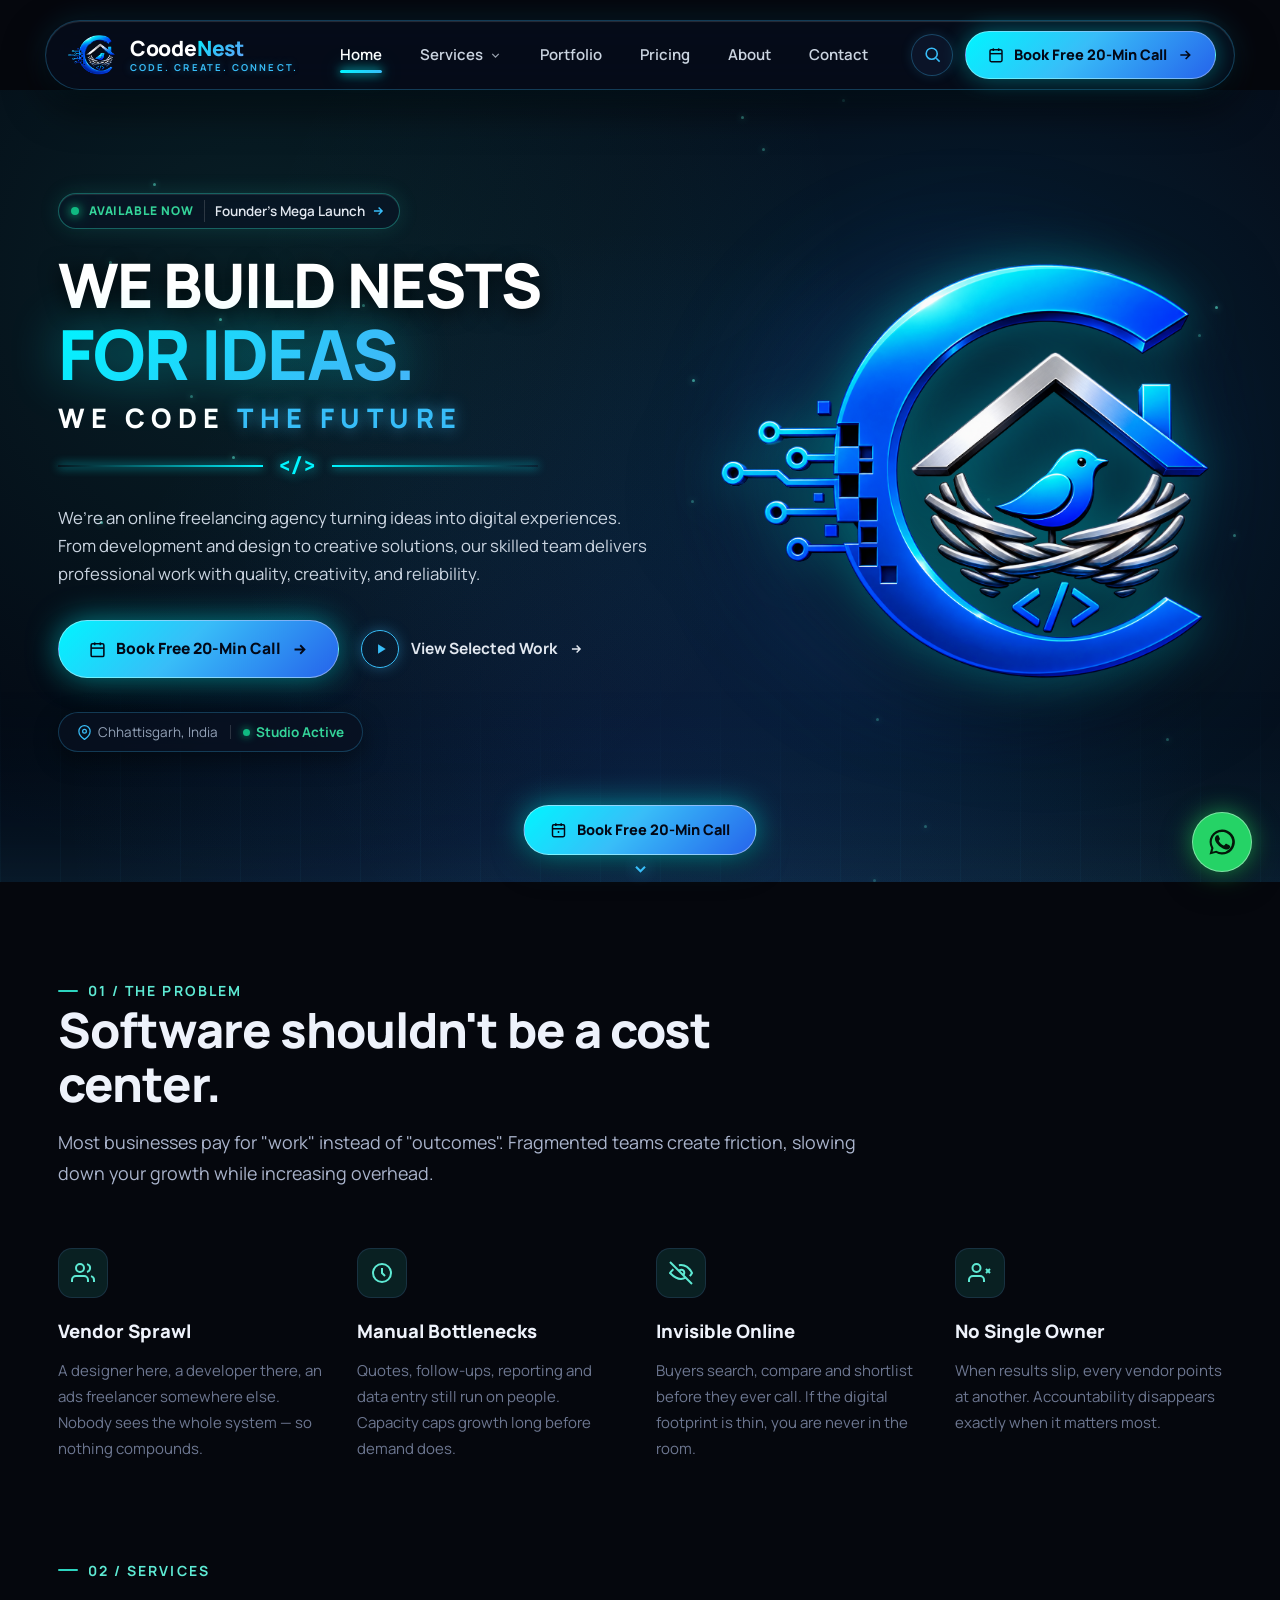
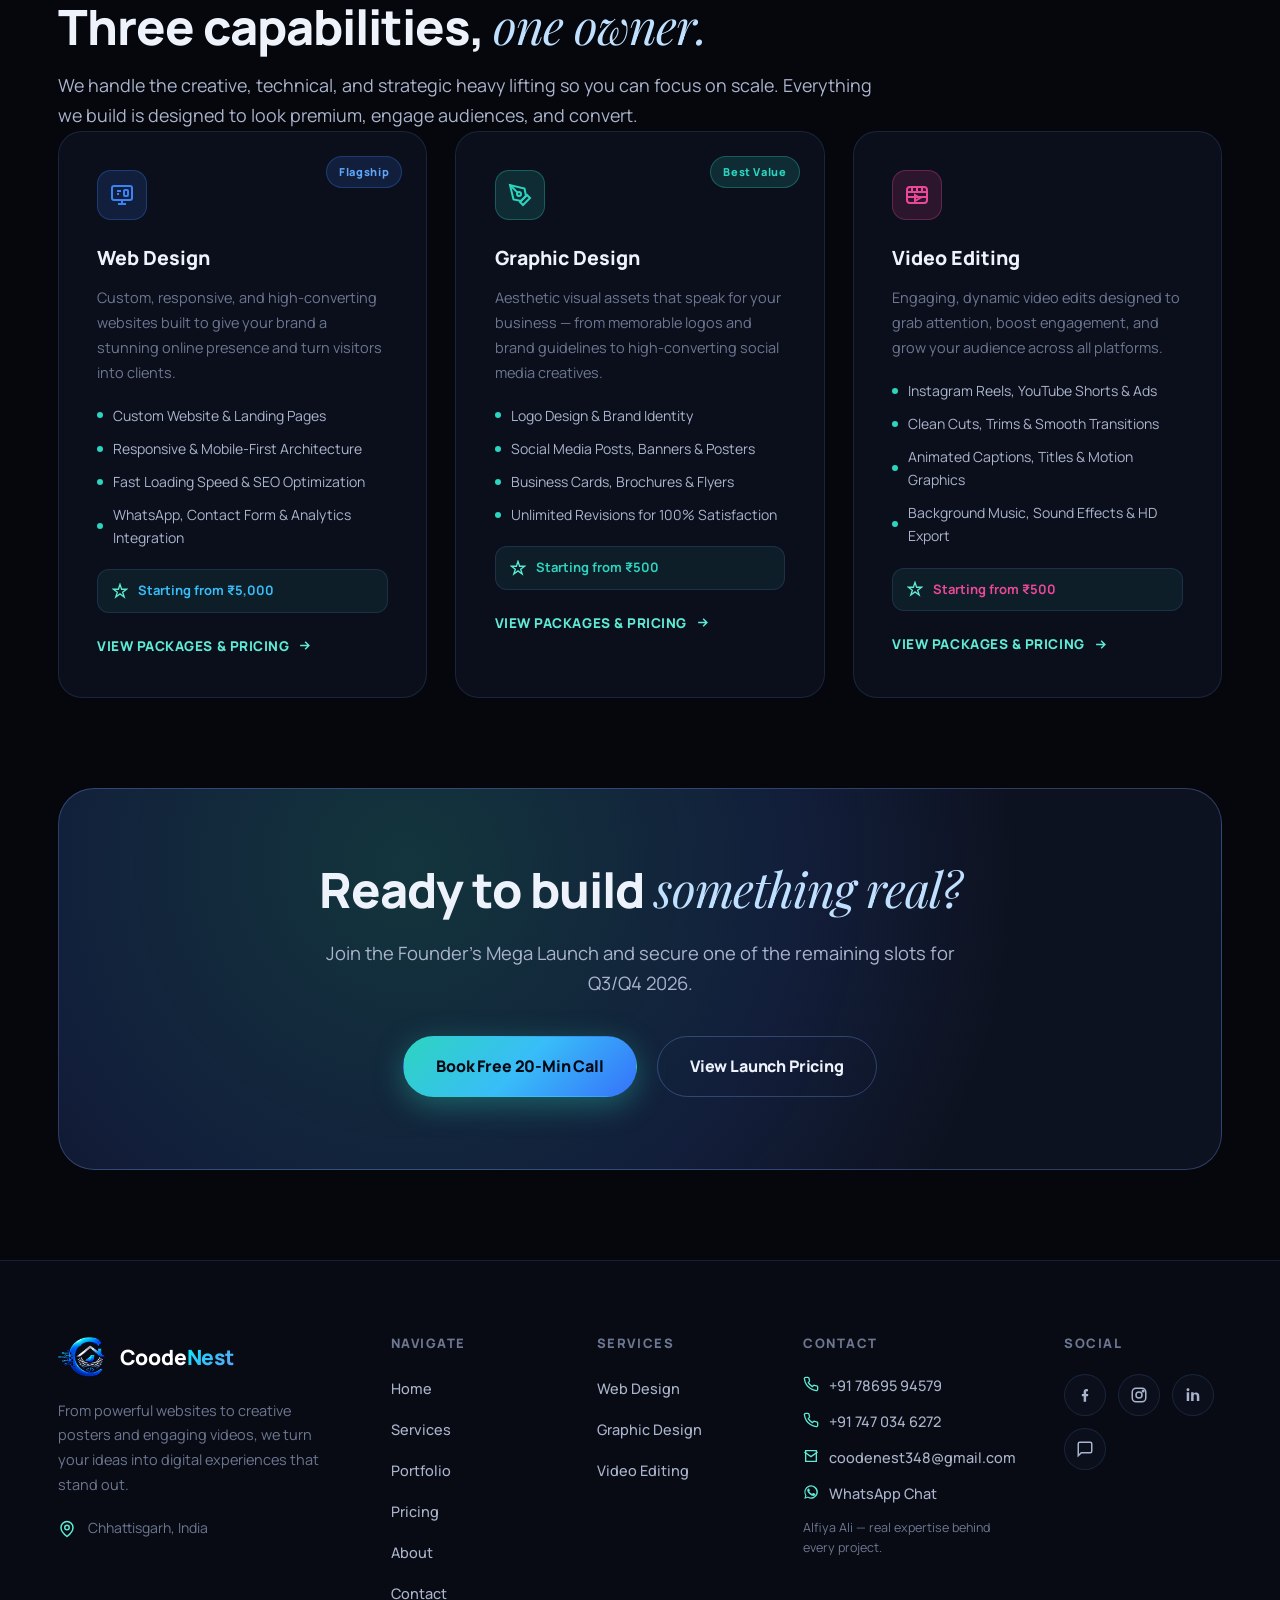
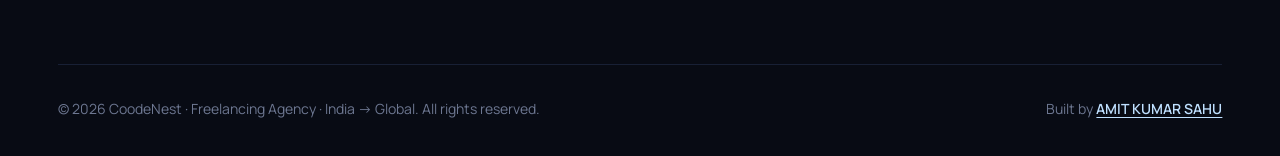
==== commit 109f8e5d: "feat: add Built by AMIT KUMAR SAHU link to footer across all pages" ====
--- a/index.html
+++ b/index.html
@@ -383,7 +383,7 @@
 
     <div class="footer-bottom">
       <span>© 2026 CoodeNest · Freelancing Agency · India → Global. All rights reserved.</span>
-      <span>Crafted with care · Code. Create. Connect.</span>
+      <span>Built by <a href="https://portfolio-website-delta-one-38.vercel.app/" target="_blank" rel="noopener noreferrer" style="color:var(--accent-ice, #5b93ff); font-weight:600; text-decoration:underline; text-underline-offset:3px;">AMIT KUMAR SAHU</a></span>
     </div>
   </div>
 </footer>
